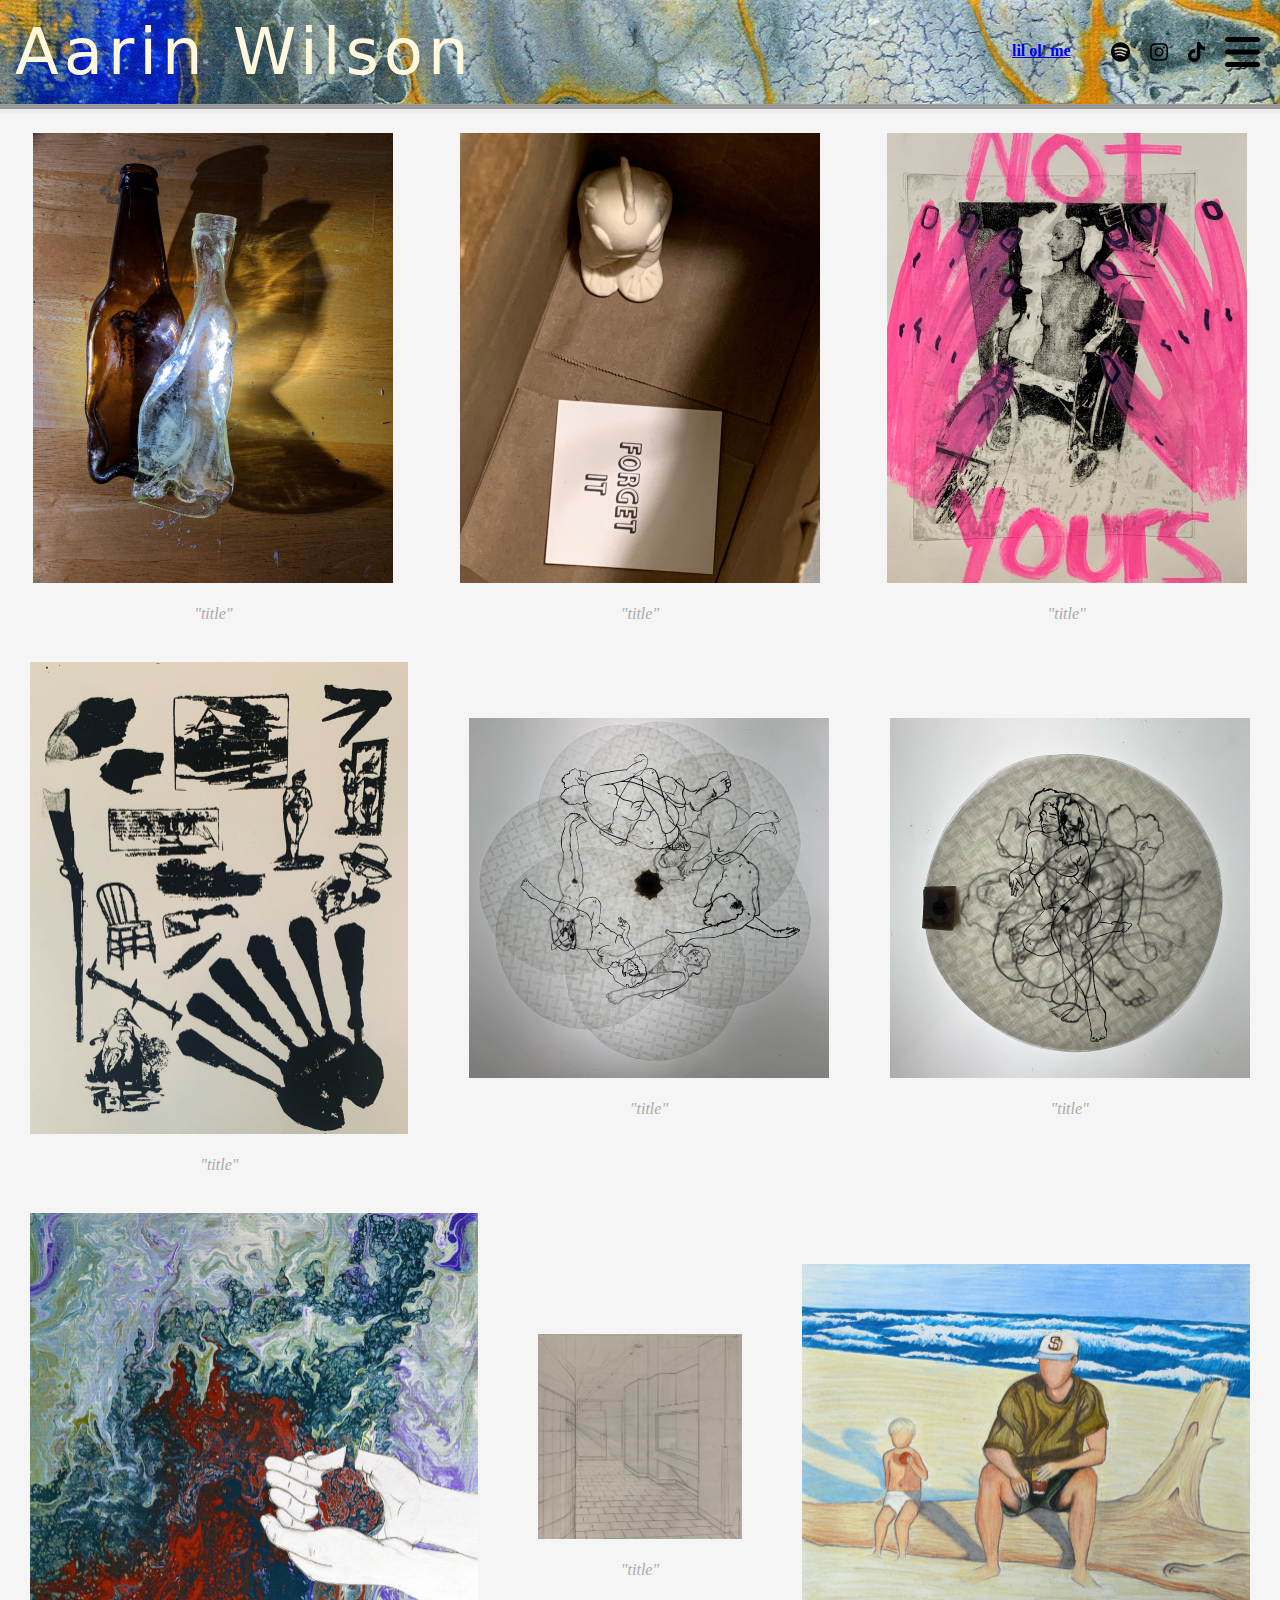
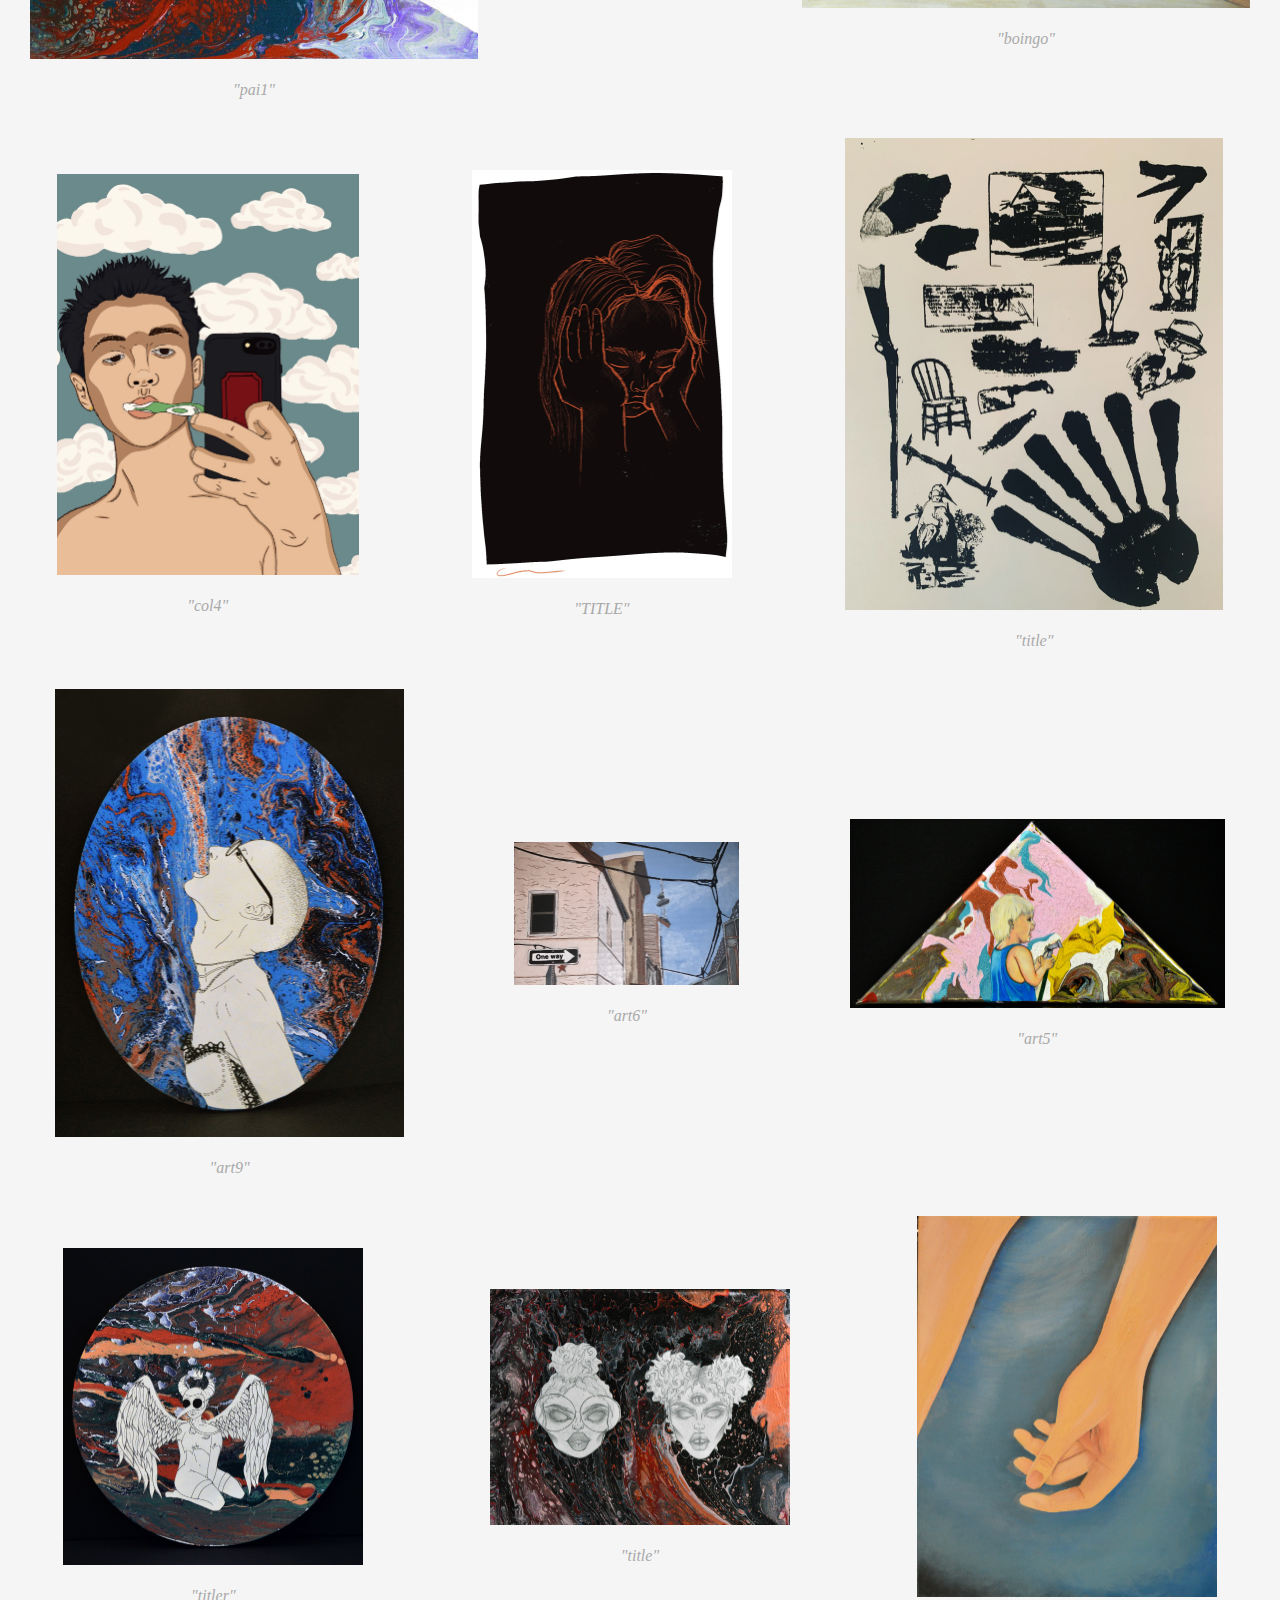
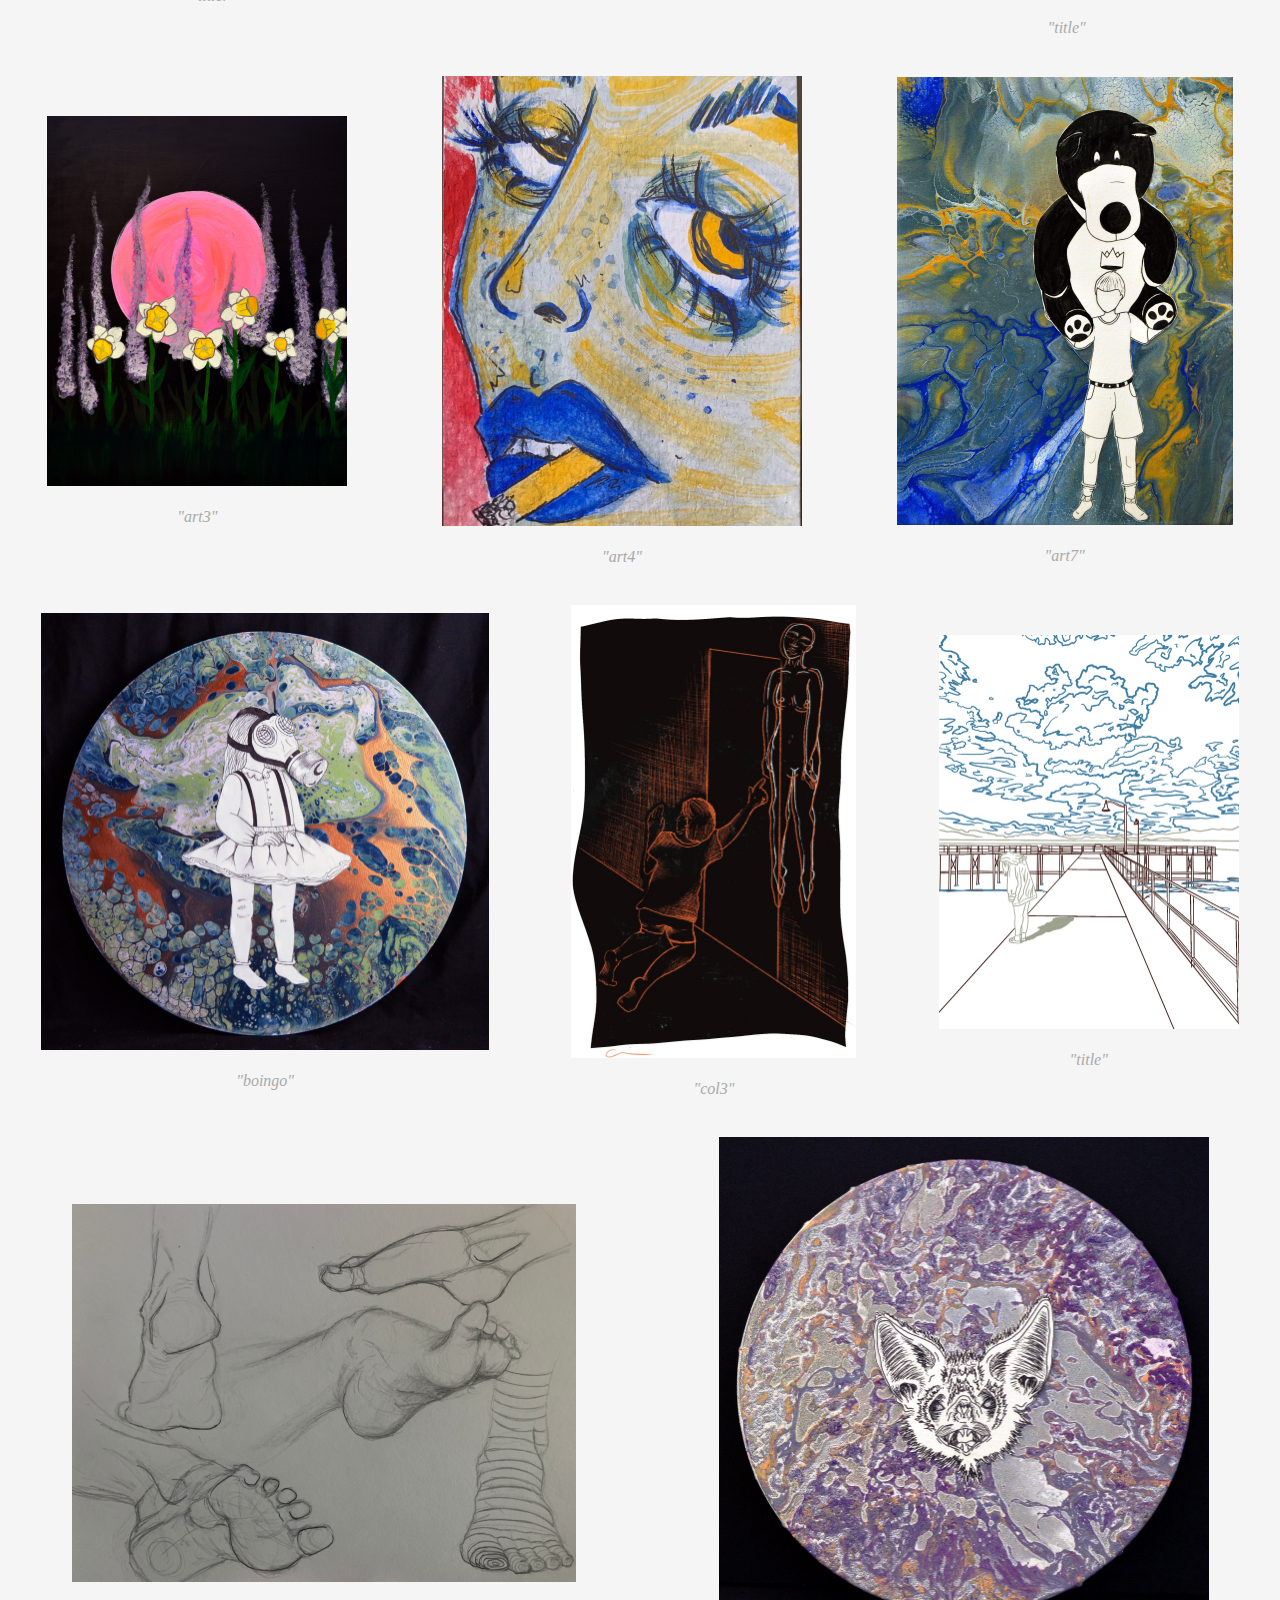
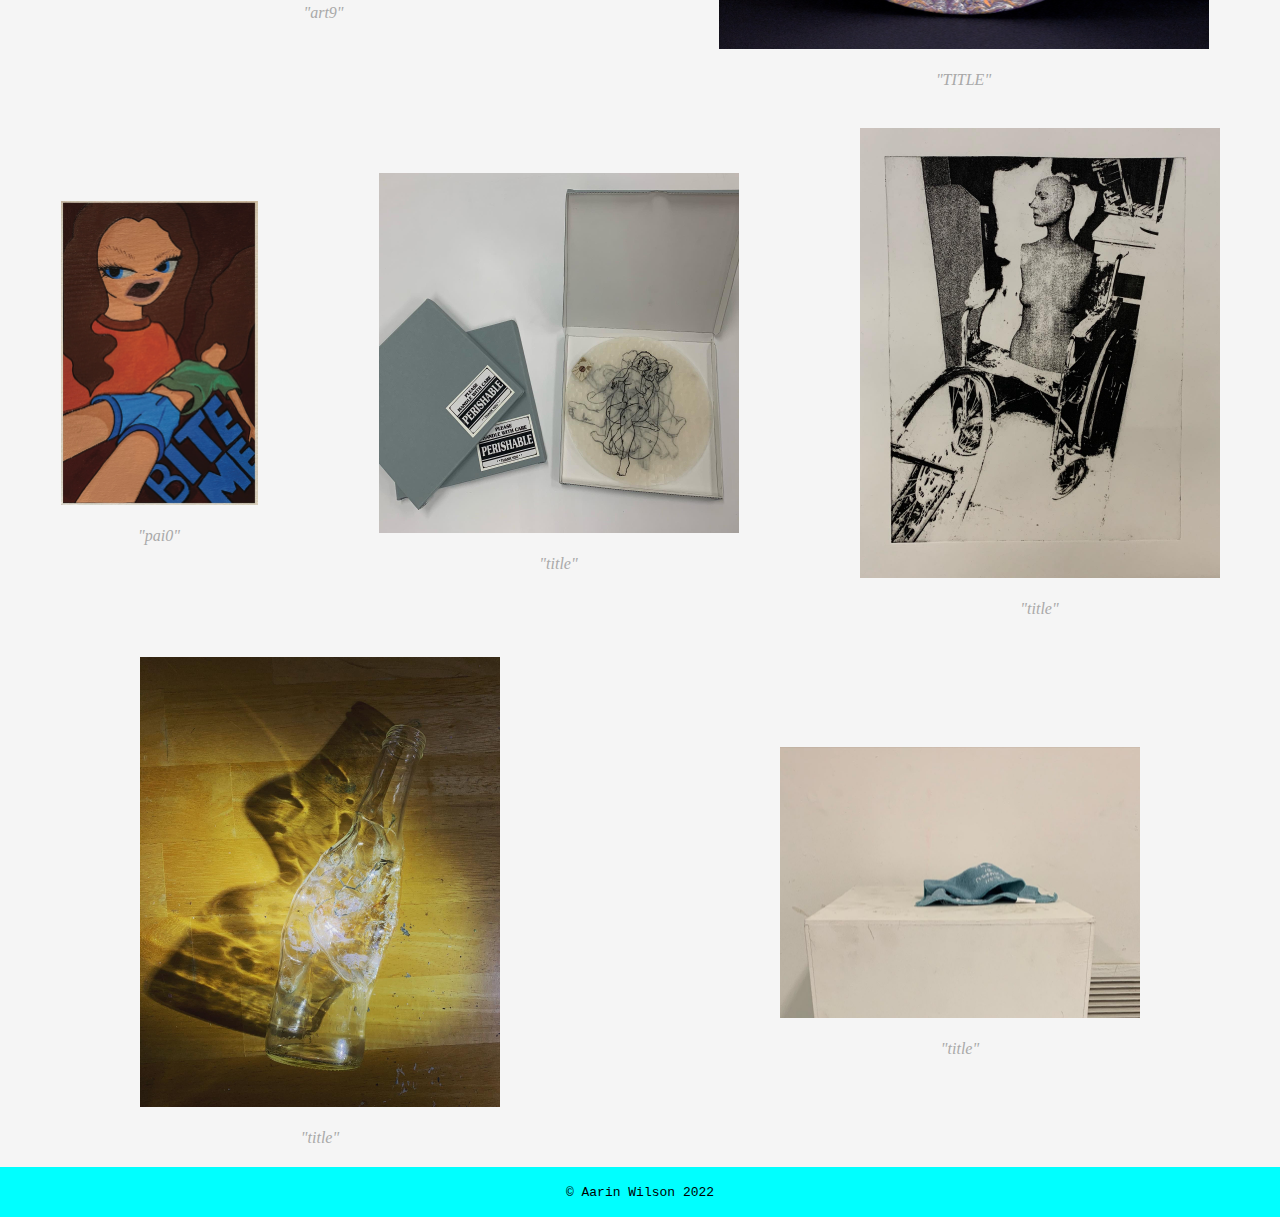
==== index.html @ cc0d6310 "added option skeleton, correct pic sizes" ====
<!DOCTYPE html>
<html lang="en">

<head>
    <meta charset="UTF-8">
    <meta http-equiv="X-UA-Compatible" content="IE=edge">
    <meta name="viewport" content="width=device-width, initial-scale=1.0">
    <link rel="stylesheet" href="./lib/styles.css">
    <title>Aarin's Page</title>
</head>

<body>
    <header>
        <p>Aarin Wilson</p>
        <div id="navBtns">
            <span id="aboutMe"><a href="http://127.0.0.1:5500/about.html">lil ol' me</a></span>
            <img src="./assets/spotify.svg">
            <img src="./assets/instagram.svg">
            <img src="./assets/tiktok.svg">
            <img id="showMenu" class="menu-ico" src="./assets/bars-solid.svg">
        </div>
    </header>

    <section id="meat">

    </section>

    <section id="modalLand">
        <div id="menuModal" class="">
            <p>Nothing yet!</p>
            <div class="option">
                <label>Mix Blend Mode:
                    <input list="mixMode" name="myMix">
                </label>
                <datalist id="mixMode">
                    <option value="normal">
                    <option value="multiply">
                    <option value="screen">
                    <option value="overlay">
                    <option value="darken">
                    <option value="lighten">
                    <option value="color-dodge">
                    <option value="color-burn">
                    <option value="hard-light">
                    <option value="soft-light">
                    <option value="difference">
                    <option value="exclusion">
                    <option value="hue">
                    <option value="saturation">
                    <option value="color">
                    <option value="luminosity">

                </datalist>
            </div>
            <div class="option">
                <label>Image scale:
                    <input list="scaleMode" name="defScale">
                </label>
                <datalist id="scaleMode">
                    <option value="2">
                    <option value="2.5">
                    <option value="3">
                    <option value="3.5">
                    <option value="4">
                </datalist>
            </div>
            <div class="option">
                <label>Header Image:
                    <input list="headPicMode" name="headerPic">
                </label>
                <datalist id="headPicMode">
                    <option value="aa-art0.jpeg">
                    <option value="aa-art1.jpeg">
                    <option value="aa-art2.jpeg">
                    <option value="aa-art3.JPG">
                    <option value="aa-art4.jpg">
                </datalist>
            </div>
            <div class="option">
                <label>Header Font:
                    <input list="fontMode" name="headerFont">
                </label>
                <datalist id="fontMode">
                    <option value="serif">
                    <option value="sans-serif">
                    <option value="cursive">
                    <option value="monospace">
                    <option value="fantacy">
                </datalist>
            </div>
        </div>
        <div id="workModal" class="hide">
            <img id="shownWork">
            <div class="work-info">
                <h1>Aarin Wilson</h1>
                <span id="workTitle"></span>
                <span id="workUrl"></span>
                <span id="workDate">September 20th, 2022 (Date of piece?)</span>
                <span id="workBlurb">
                    Here is some information on this piece. There could be a lot of information here, or there could be
                    a little information here, but in any case this would be what a medium information looks like.
                </span>
            </div>
        </div>

    </section>
    <footer>
        <span>© Aarin Wilson 2022</span>
    </footer>

</body>
<script type="module" src="./lib/scripts.js"></script>

</html>
---- lib/styles.css ----
body {
    background-color: whitesmoke;
    margin: 0;
    padding: 0;
    cursor: url("../assets/lorx.png"), auto;
}

header {
    display: flex;
    justify-content: space-between;
    background-color: aqua;
    padding: 10px;
    border-bottom: 10px groove;
    background-image: url(https://forestw70.github.io/arw/assets/aaStash/aa-art7.JPG);
}

img:hover {
    cursor: url("../assets/dorite-small.png"), auto;
}

img:active {
    cursor: url("../assets/dorite-sr.png"), auto;
}

.secret-dorite {
    cursor: url("../assets/dorite-sr.png"), auto;
}

header p {
    font-size: 4rem;
    margin: 5px;
    color: cornsilk;
    font-family: system-ui;
    letter-spacing: 5px;
    
}

#navBtns {
    /* padding: 0 10px; */
    display: flex;
    flex-direction: row;
    height: 20px;
    margin: auto 0;
}

#navBtns span {
    font-weight: 900;
    color: white;
    background-color: transparent;
    padding: 0 30px;
}

#navBtns span:hover {
    background-color: black;
    cursor: url("../assets/dorite-sr.png"), auto;
}


#navBtns img {
    padding: 0 10px;
}

.menu-ico {
    height: 40px;
    align-self: center;
}

#meat {
    display: flex;
    flex-wrap: wrap;
    /* grid-template-columns: 1fr 1fr 1fr; */

}

#meat img {
    margin: auto;
    padding: 15px;
    margin-bottom: 3px;
}

.inv-panel {
    margin: auto;
    padding: 4px;
}

.inv-panel:hover {
    /* background-color: rgb(196, 246, 241); */
    border: 4px outset rgb(202, 202, 255);
    padding: 0px;
}

.inv-panel p {
    text-align: center;
    color: darkgrey;
    font-style: italic;
    
    margin-top: 0;
}

/* modal */

.hide {
    display: none;
}

#modalLand {
    display: none;
    position: fixed;
    width: 100vw;
    height: 100vh;
    cursor: pointer;
    background:#00000088;
    top: 0;
}

#modalLand.active {
    display: flex;
    justify-content: center;
    align-items: center;
    background-color: rgba(0, 0, 0, 0.4);
}

/* options modal */

#menuModal {
    background: #ffffff;
    min-width:50vw;
    min-height: 50vh;
    cursor: initial;
}

#menuModal p {
    text-align-last: center;
    font-size: 2rem;
    padding: 30px;
}

.option {
    display: flex;
    justify-content: center;
    margin: 10px 0;
}

.option label {
    display: grid;
    grid-template-columns: 1fr 1fr;
}

/* work modal styles */
.work-info {
    display: flex;
    flex-direction: column;
    padding: 40px;
    text-align: right;
}

.work-info span {
    margin: 10px 0;
}

#shownWork {
    float: left;
}

#workModal {
    background-color: #ffffff;
}

#workTitle {
    font-style: italic;
}

/* footer */
footer {
    display: flex;
    align-items: center;
    justify-content: center;
    background-color: aqua;
    height: 50px;
}

footer span {
    font-family: monospace;
    
}


/* about me */

.about-head {
    display: flex;
    justify-content: center;
    padding: 10px;
}

.wow-me {
    color: papayawhip;
    text-shadow: 0 0 15px darkorange;
    text-decoration: line-through;
    padding: 10px;
    margin: 10px;
}
.wow-me:hover {
    padding: 0;
    border: 10px solid yellow;
    border-left-style: groove;
    border-top-style: double;
    border-right-style: dashed;
    border-bottom-style: inset;
    border-bottom-right-radius: 50px;
}

h2 {
    text-align: center;
}

.about-slice {
    display: flex;
    align-items: center;
    justify-content: space-evenly;
    margin: 30px auto;
    max-width: 80%;
}

.about-slice p {
    background-color: azure;
    border-radius: 10px;
    padding: 50px;
    font-size: 1.5rem;
}
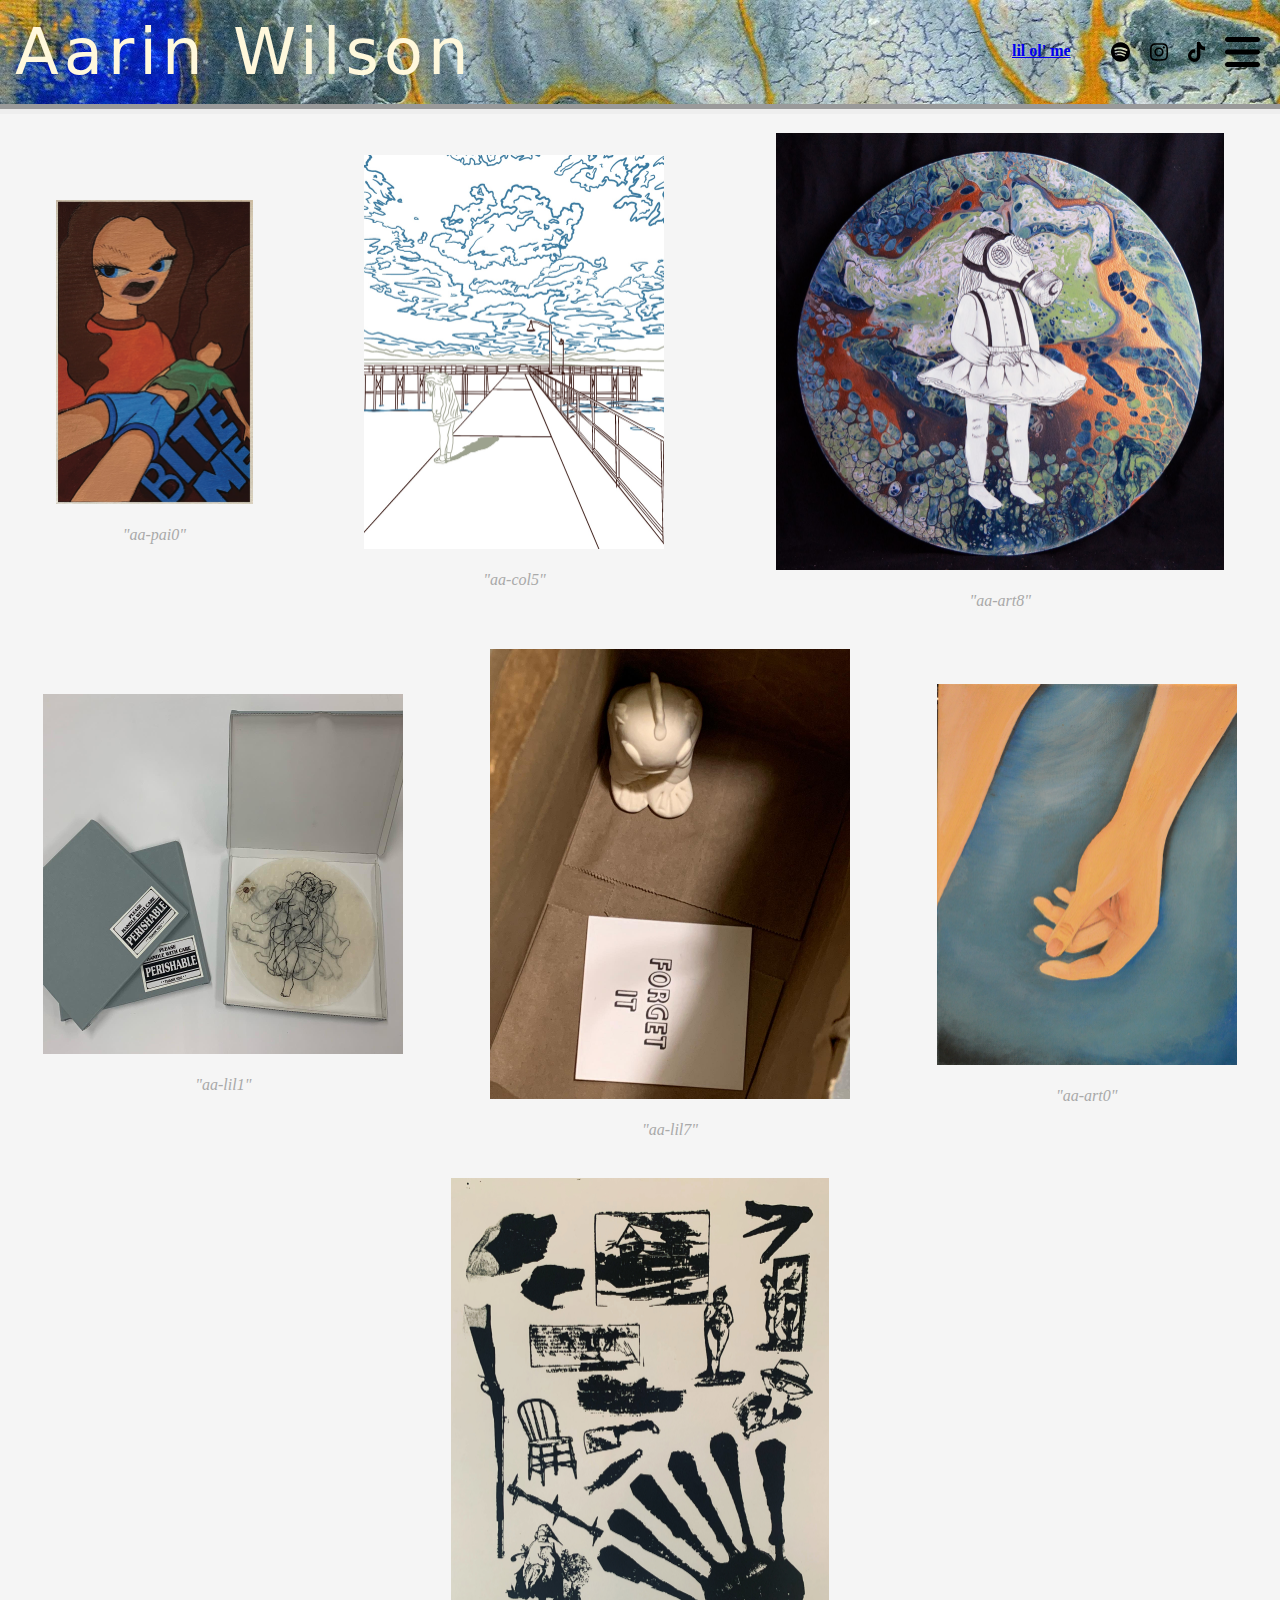
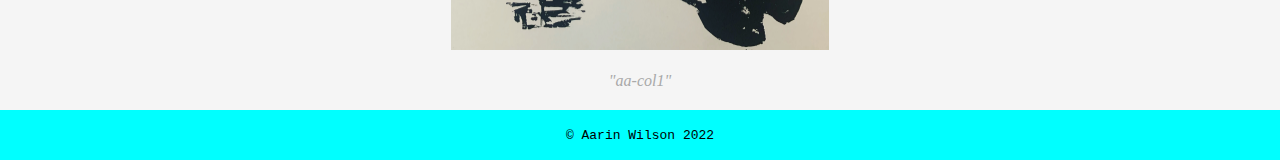
==== commit 3b3a37d4: "smarter data object, will need some tlc" ====
--- a/index.html
+++ b/index.html
@@ -100,6 +100,9 @@
                     Here is some information on this piece. There could be a lot of information here, or there could be
                     a little information here, but in any case this would be what a medium information looks like.
                 </span>
+                <div id="tinyBoys">
+                    
+                </div>
             </div>
         </div>
 
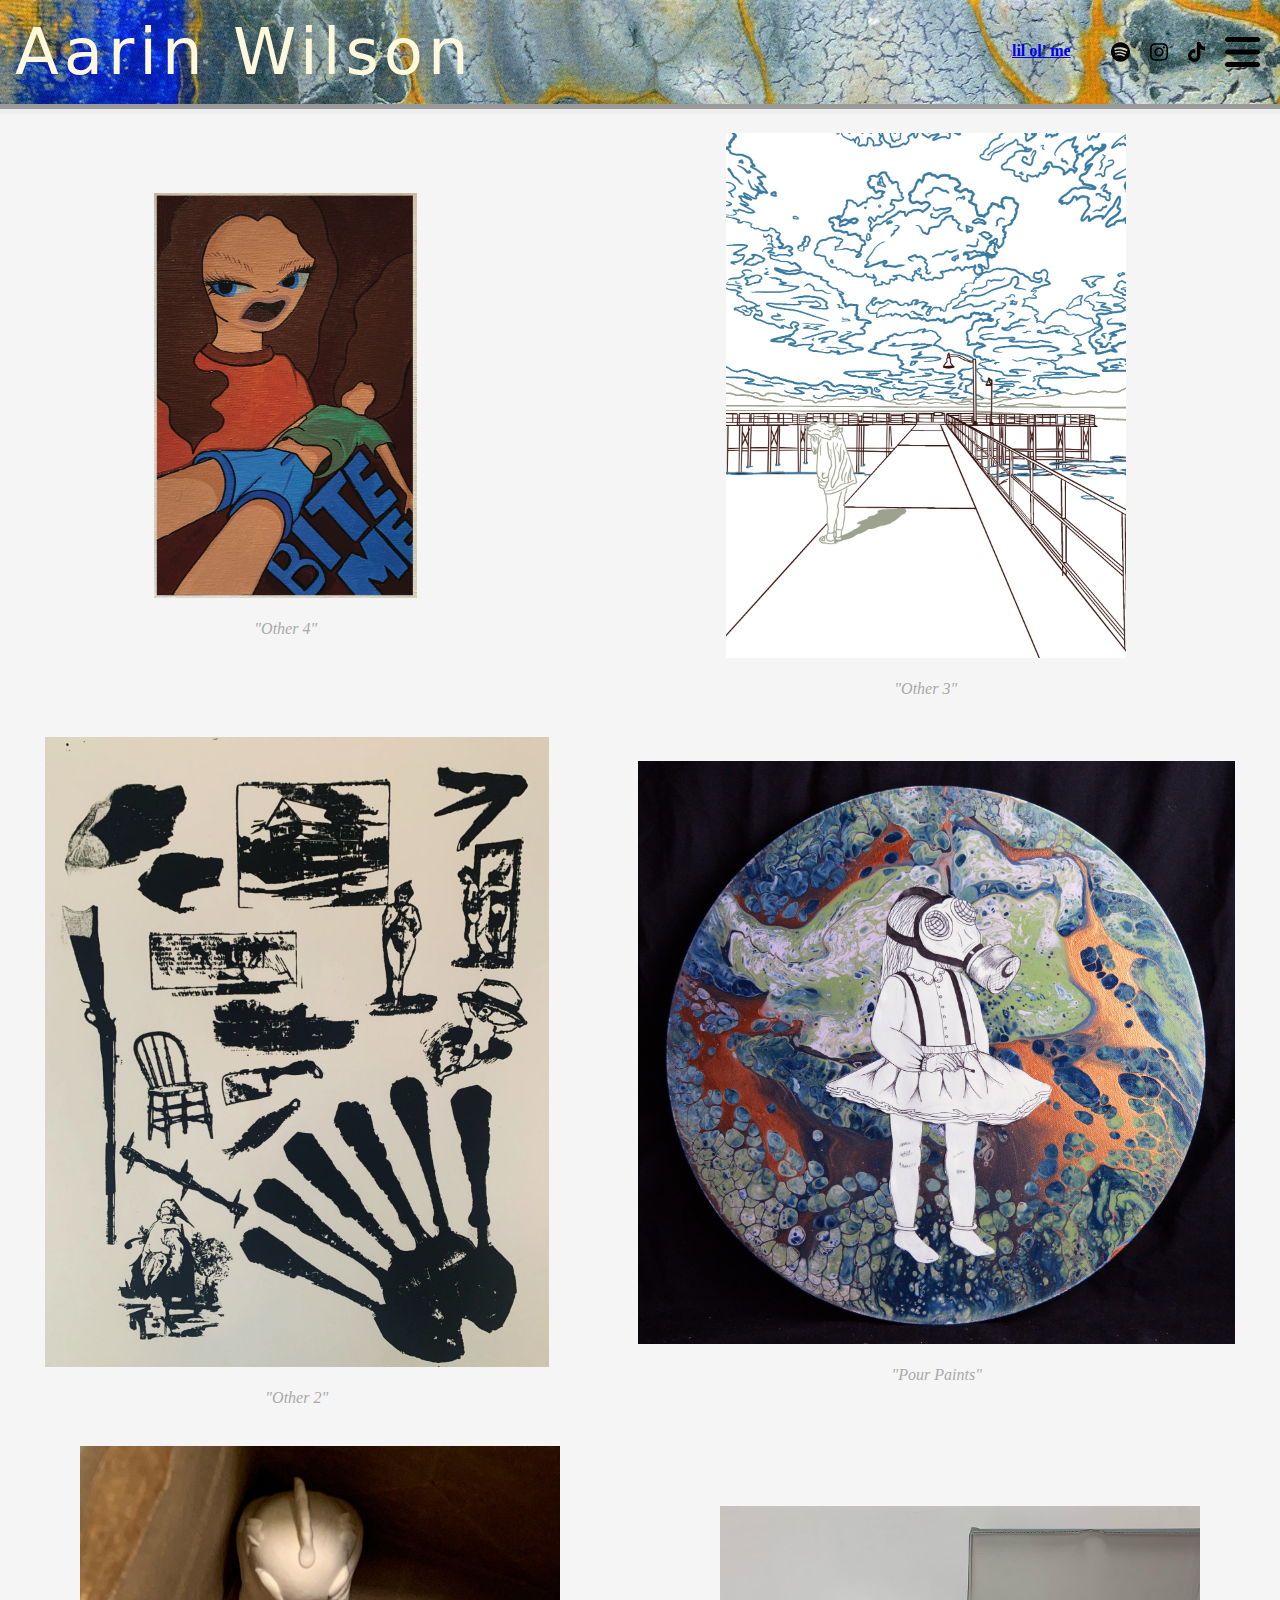
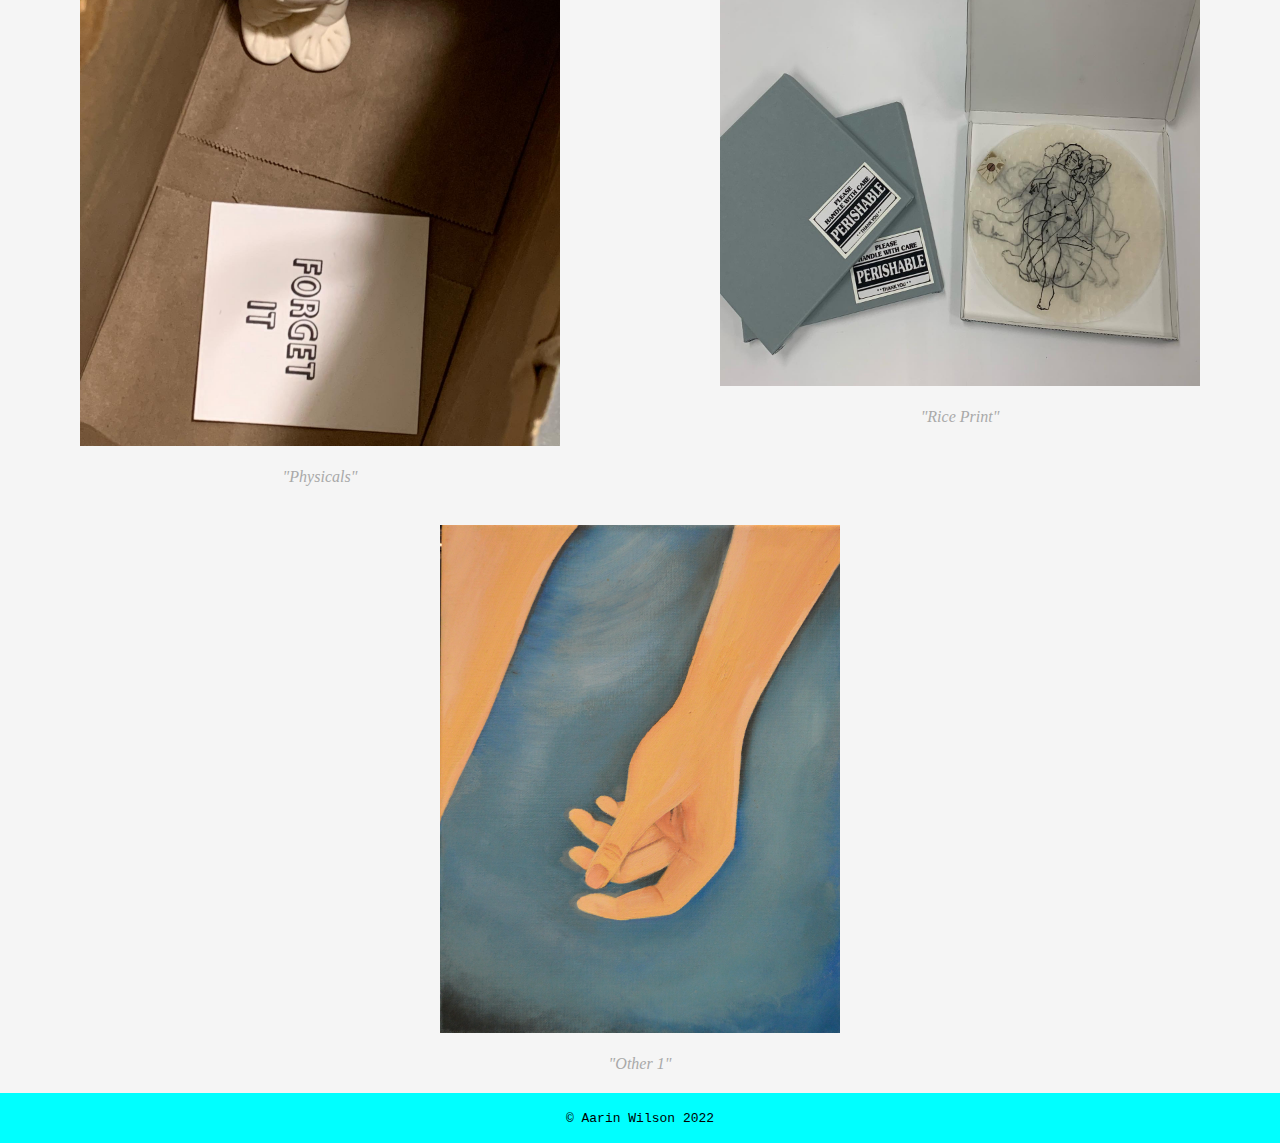
==== commit fb1ce3a6: "work modal styles, variable mod menu sketch" ====
--- a/index.html
+++ b/index.html
@@ -28,9 +28,13 @@
     <section id="modalLand">
         <div id="menuModal" class="">
             <p>Nothing yet!</p>
+            <div class="btnBar">
+                <span class="closeBtn">X</span>
+                <span class="saveBtn">SAVE</span>
+            </div>
             <div class="option">
                 <label>Mix Blend Mode:
-                    <input list="mixMode" name="myMix">
+                    <input list="mixMode" name="myMix" placeholder="normal">
                 </label>
                 <datalist id="mixMode">
                     <option value="normal">
@@ -54,7 +58,7 @@
             </div>
             <div class="option">
                 <label>Image scale:
-                    <input list="scaleMode" name="defScale">
+                    <input list="scaleMode" name="defScale" placeholder="3">
                 </label>
                 <datalist id="scaleMode">
                     <option value="2">
@@ -66,19 +70,19 @@
             </div>
             <div class="option">
                 <label>Header Image:
-                    <input list="headPicMode" name="headerPic">
+                    <input list="headPicMode" name="headerPic" placeholder="aa-art7.JPG">
                 </label>
                 <datalist id="headPicMode">
                     <option value="aa-art0.jpeg">
                     <option value="aa-art1.jpeg">
-                    <option value="aa-art2.jpeg">
+                    <option value="aa-art7.JPG">
                     <option value="aa-art3.JPG">
                     <option value="aa-art4.jpg">
                 </datalist>
             </div>
             <div class="option">
                 <label>Header Font:
-                    <input list="fontMode" name="headerFont">
+                    <input list="fontMode" name="headerFont" placeholder="system-ui">
                 </label>
                 <datalist id="fontMode">
                     <option value="serif">
@@ -86,12 +90,14 @@
                     <option value="cursive">
                     <option value="monospace">
                     <option value="fantacy">
+                    <option value="system-ui">
                 </datalist>
             </div>
         </div>
         <div id="workModal" class="hide">
             <img id="shownWork">
             <div class="work-info">
+                <span class="closeBtn">X</span>
                 <h1>Aarin Wilson</h1>
                 <span id="workTitle"></span>
                 <span id="workUrl"></span>
@@ -101,7 +107,7 @@
                     a little information here, but in any case this would be what a medium information looks like.
                 </span>
                 <div id="tinyBoys">
-                    
+
                 </div>
             </div>
         </div>
--- a/lib/styles.css
+++ b/lib/styles.css
@@ -120,6 +120,33 @@
     background-color: rgba(0, 0, 0, 0.4);
 }
 
+.closeBtn, .saveBtn {
+    font-weight: 900;
+    padding: 10px;
+    background-color: aquamarine;
+    color: red;
+    border-radius: 7px;
+    width: fit-content;
+    border-right-style: double;
+    border-right-width: thick;
+    border-left-style: double;
+    border-left-width: thick;
+    cursor: pointer;
+}
+
+.closeBtn:hover {
+    background-color: rgb(64, 122, 102);
+}
+
+.saveBtn:hover {
+    background-color: green;
+}
+
+.btnBar {
+    display: flex;
+    justify-content: center;
+}
+
 /* options modal */
 
 #menuModal {
@@ -133,6 +160,7 @@
     text-align-last: center;
     font-size: 2rem;
     padding: 30px;
+    margin: 0 10px;
 }
 
 .option {
@@ -164,10 +192,22 @@
 
 #workModal {
     background-color: #ffffff;
+    max-width: 97vw;
+    max-height: 97vw;
 }
 
 #workTitle {
     font-style: italic;
+}
+
+#tinyBoys {
+    display: flex;
+    justify-content: right;
+    flex-wrap: wrap;
+}
+
+#tinyBoys img {
+    padding: 5px;
 }
 
 /* footer */
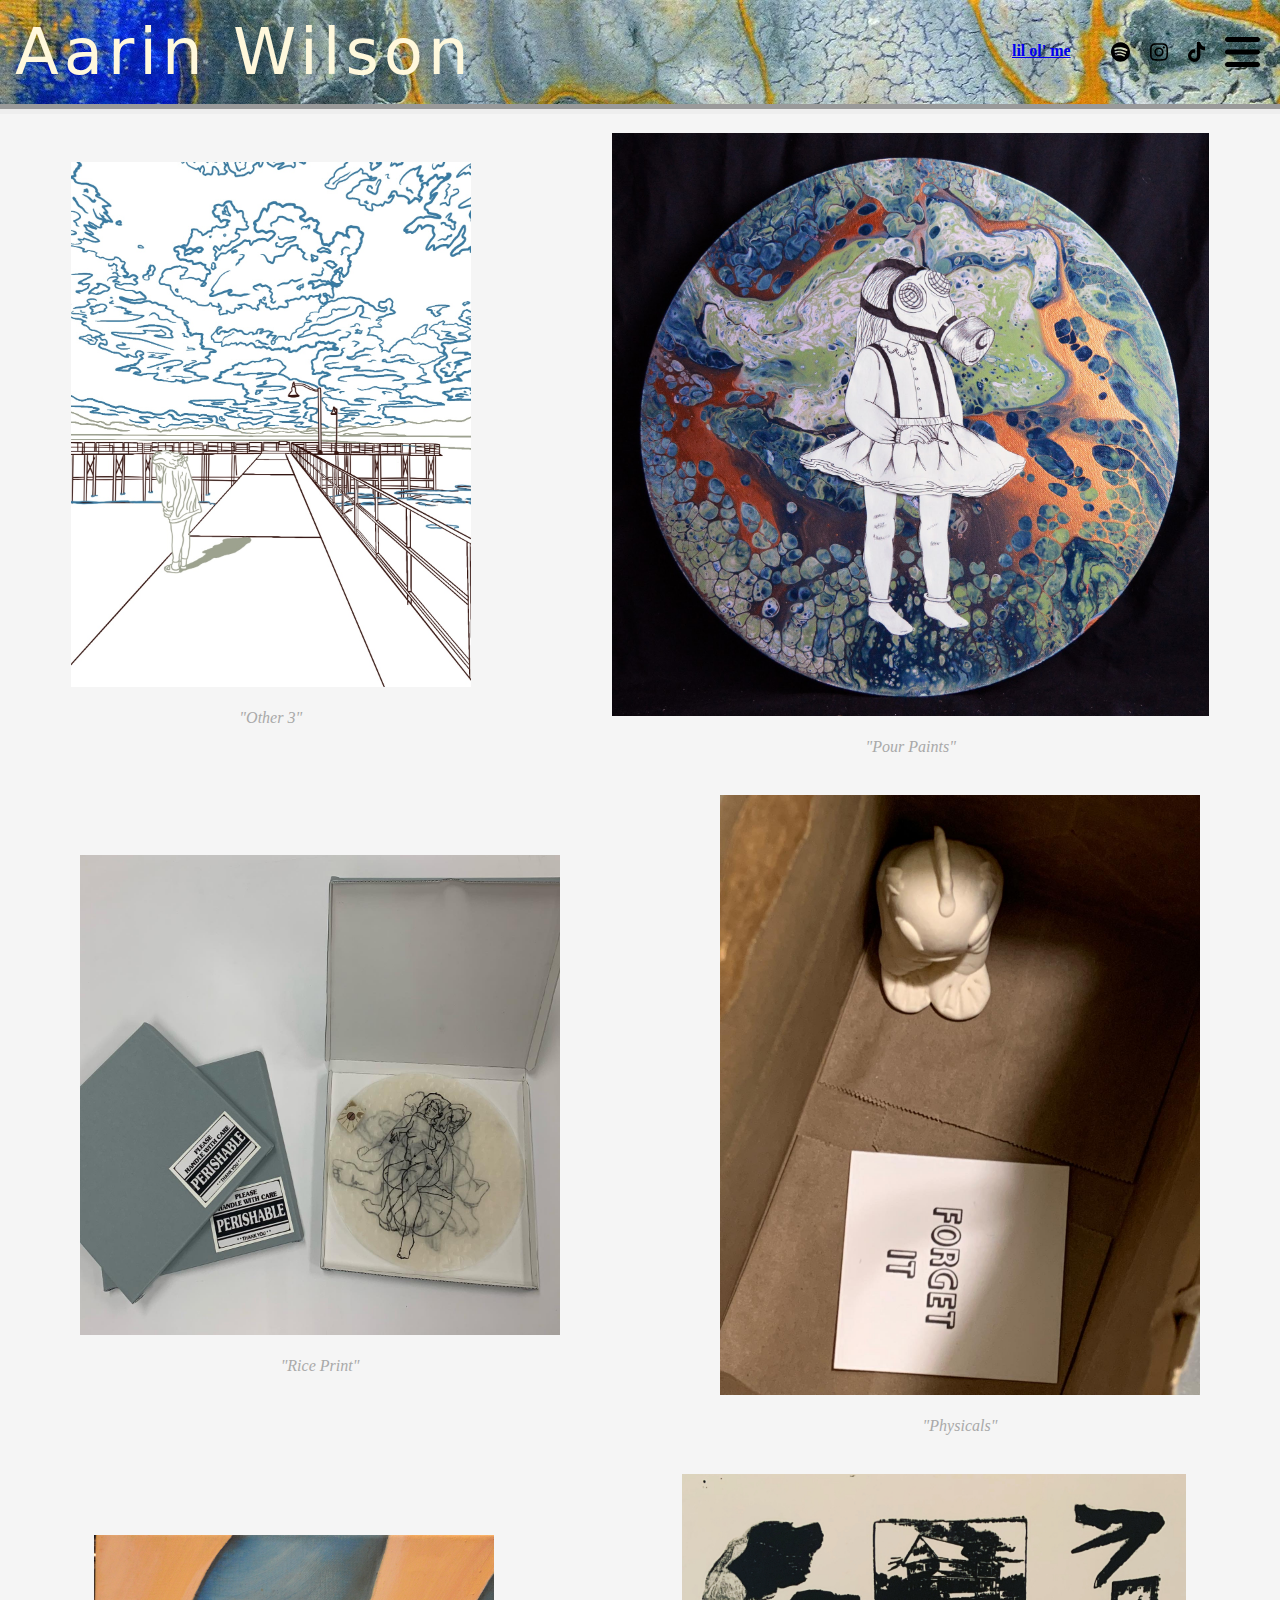
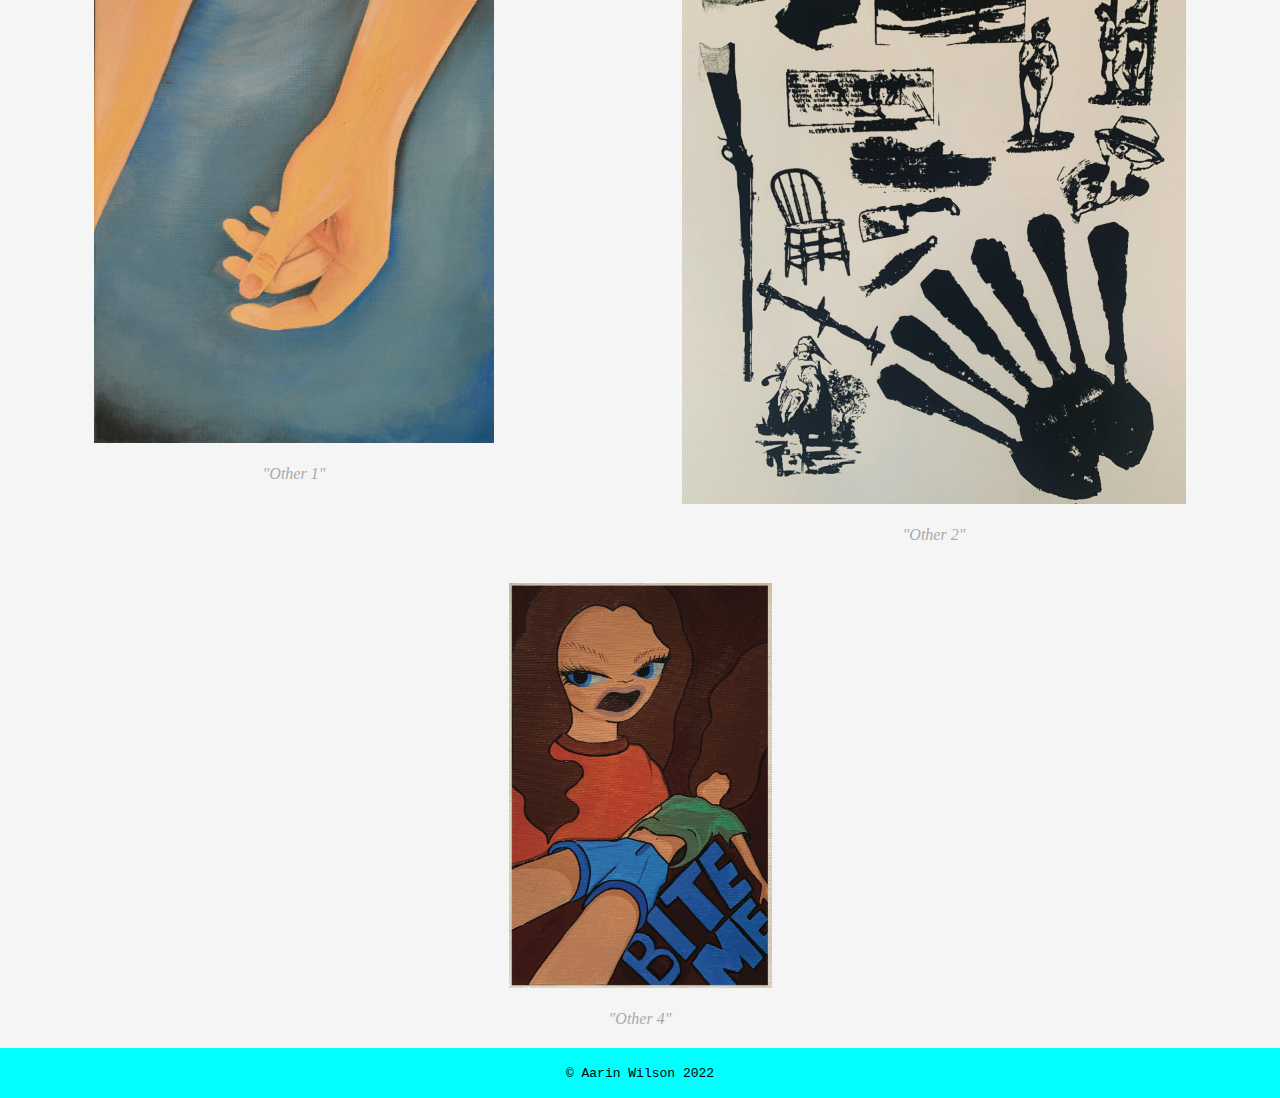
==== commit 002fde02: "primitive modular options" ====
--- a/index.html
+++ b/index.html
@@ -9,9 +9,9 @@
     <title>Aarin's Page</title>
 </head>
 
-<body>
-    <header>
-        <p>Aarin Wilson</p>
+<body id="everything">
+    <header id="headDisp">
+        <p id="isMe">Aarin Wilson</p>
         <div id="navBtns">
             <span id="aboutMe"><a href="http://127.0.0.1:5500/about.html">lil ol' me</a></span>
             <img src="./assets/spotify.svg">
@@ -20,7 +20,7 @@
             <img id="showMenu" class="menu-ico" src="./assets/bars-solid.svg">
         </div>
     </header>
-
+    
     <section id="meat">
 
     </section>
@@ -30,11 +30,12 @@
             <p>Nothing yet!</p>
             <div class="btnBar">
                 <span class="closeBtn">X</span>
-                <span class="saveBtn">SAVE</span>
+                <span id="saveBtn">SAVE</span>
+                <!-- <span id="resetBtn">RESET</span> -->
             </div>
             <div class="option">
                 <label>Mix Blend Mode:
-                    <input list="mixMode" name="myMix" placeholder="normal">
+                    <input list="mixMode" name="myMix" placeholder="normal" id="mixInp">
                 </label>
                 <datalist id="mixMode">
                     <option value="normal">
@@ -42,23 +43,23 @@
                     <option value="screen">
                     <option value="overlay">
                     <option value="darken">
-                    <option value="lighten">
+                    <!-- <option value="lighten"> -->
                     <option value="color-dodge">
                     <option value="color-burn">
                     <option value="hard-light">
                     <option value="soft-light">
                     <option value="difference">
                     <option value="exclusion">
-                    <option value="hue">
-                    <option value="saturation">
-                    <option value="color">
+                    <!-- <option value="hue"> -->
+                    <!-- <option value="saturation"> -->
+                    <!-- <option value="color"> -->
                     <option value="luminosity">
 
                 </datalist>
             </div>
             <div class="option">
                 <label>Image scale:
-                    <input list="scaleMode" name="defScale" placeholder="3">
+                    <input list="scaleMode" name="defScale" placeholder="3" id="scaleInp">
                 </label>
                 <datalist id="scaleMode">
                     <option value="2">
@@ -70,7 +71,7 @@
             </div>
             <div class="option">
                 <label>Header Image:
-                    <input list="headPicMode" name="headerPic" placeholder="aa-art7.JPG">
+                    <input list="headPicMode" name="headerPic" placeholder="aa-art7.JPG" id="picInp">
                 </label>
                 <datalist id="headPicMode">
                     <option value="aa-art0.jpeg">
@@ -82,14 +83,14 @@
             </div>
             <div class="option">
                 <label>Header Font:
-                    <input list="fontMode" name="headerFont" placeholder="system-ui">
+                    <input list="fontMode" name="headerFont" placeholder="system-ui" id="fontInp">
                 </label>
                 <datalist id="fontMode">
                     <option value="serif">
                     <option value="sans-serif">
                     <option value="cursive">
                     <option value="monospace">
-                    <option value="fantacy">
+                    <option value="fantasy">
                     <option value="system-ui">
                 </datalist>
             </div>
--- a/lib/styles.css
+++ b/lib/styles.css
@@ -11,7 +11,7 @@
     background-color: aqua;
     padding: 10px;
     border-bottom: 10px groove;
-    background-image: url(https://forestw70.github.io/arw/assets/aaStash/aa-art7.JPG);
+    /* background-image: url(https://forestw70.github.io/arw/assets/aaStash/aa-art7.JPG); */
 }
 
 img:hover {
@@ -30,7 +30,7 @@
     font-size: 4rem;
     margin: 5px;
     color: cornsilk;
-    font-family: system-ui;
+    /* font-family: system-ui; */
     letter-spacing: 5px;
     
 }
@@ -120,7 +120,7 @@
     background-color: rgba(0, 0, 0, 0.4);
 }
 
-.closeBtn, .saveBtn {
+.closeBtn, #saveBtn, #resetBtn {
     font-weight: 900;
     padding: 10px;
     background-color: aquamarine;
@@ -138,8 +138,12 @@
     background-color: rgb(64, 122, 102);
 }
 
-.saveBtn:hover {
+#saveBtn:hover {
     background-color: green;
+}
+
+#resetBtn:hover {
+    background-color: rgb(98, 49, 49);
 }
 
 .btnBar {
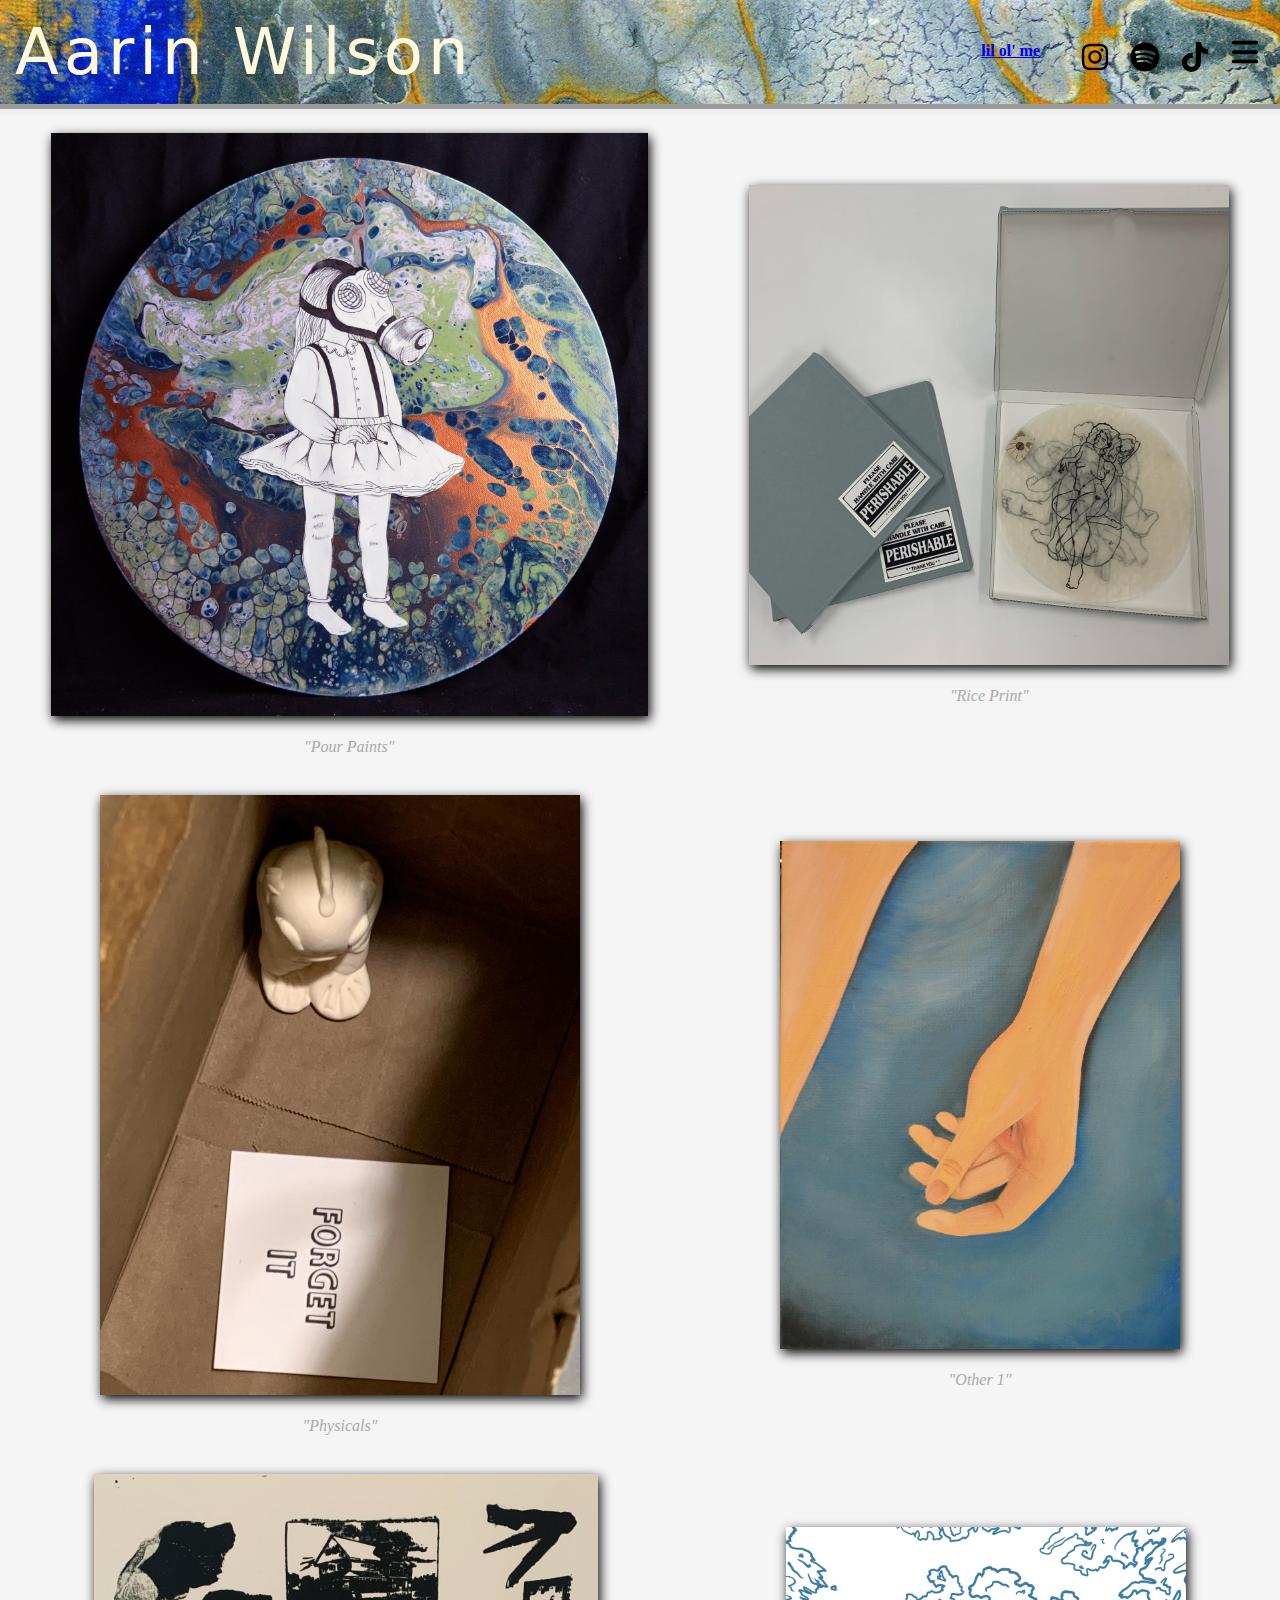
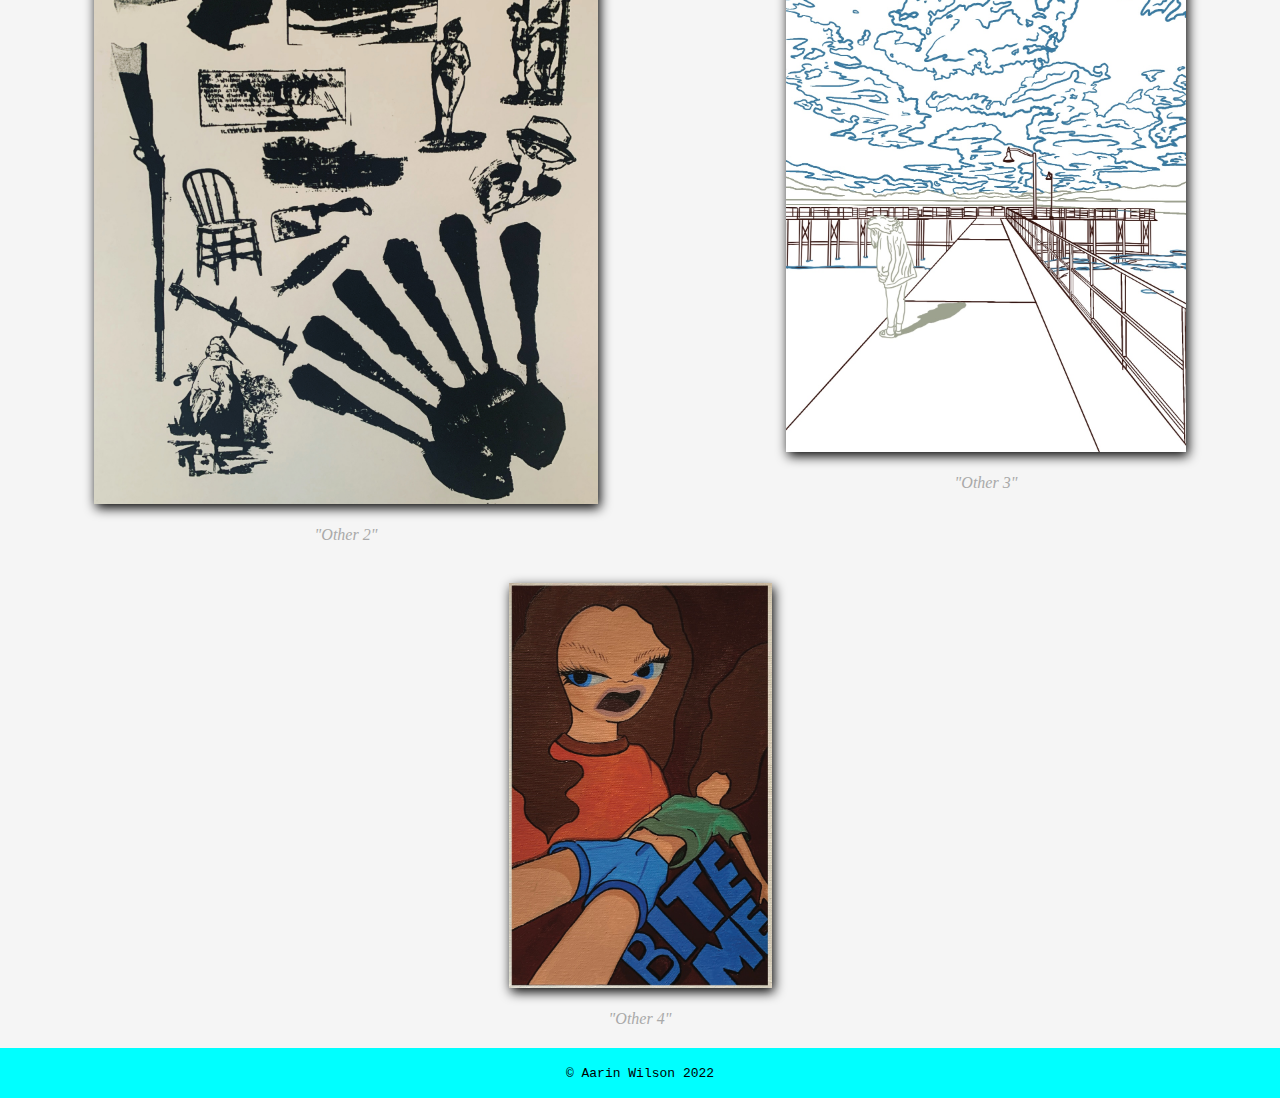
==== commit 3f30f386: "added focus viewer, instagram" ====
--- a/index.html
+++ b/index.html
@@ -14,8 +14,8 @@
         <p id="isMe">Aarin Wilson</p>
         <div id="navBtns">
             <span id="aboutMe"><a href="http://127.0.0.1:5500/about.html">lil ol' me</a></span>
+            <a href="https://www.instagram.com/aarin_art/?hl=en" target="blank"><img src="./assets/instagram.svg"></a>
             <img src="./assets/spotify.svg">
-            <img src="./assets/instagram.svg">
             <img src="./assets/tiktok.svg">
             <img id="showMenu" class="menu-ico" src="./assets/bars-solid.svg">
         </div>
--- a/lib/styles.css
+++ b/lib/styles.css
@@ -58,6 +58,8 @@
 
 #navBtns img {
     padding: 0 10px;
+    height: 30px;
+    width: 30px;
 }
 
 .menu-ico {
@@ -72,10 +74,11 @@
 
 }
 
-#meat img {
+.inv-panel img {
     margin: auto;
     padding: 15px;
     margin-bottom: 3px;
+    filter: drop-shadow(2px 4px 6px black);
 }
 
 .inv-panel {
@@ -228,7 +231,40 @@
     
 }
 
-
+#dubMod {
+    position: fixed;
+    height: 100vh;
+    width: 100vw;
+    background-color: #000000a0;
+    display: flex;
+    top: 0;
+    left: 0;
+}
+
+.big-hero {
+    height: 85vh;
+    align-self: center;
+    margin: 0 auto;
+}
+
+.work-blur {
+    filter: blur(7px);
+    mix-blend-mode: darken;
+    position: absolute;
+    top: 0;
+    left: 0;
+    width: 100vw;
+    height: 100vh;
+}
+
+.close-me {
+    display: inline;
+    position: absolute;
+    top: 30px;
+    left: 30px;
+    font-size: 2rem;
+    padding: 5px 15px;
+}
 /* about me */
 
 .about-head {
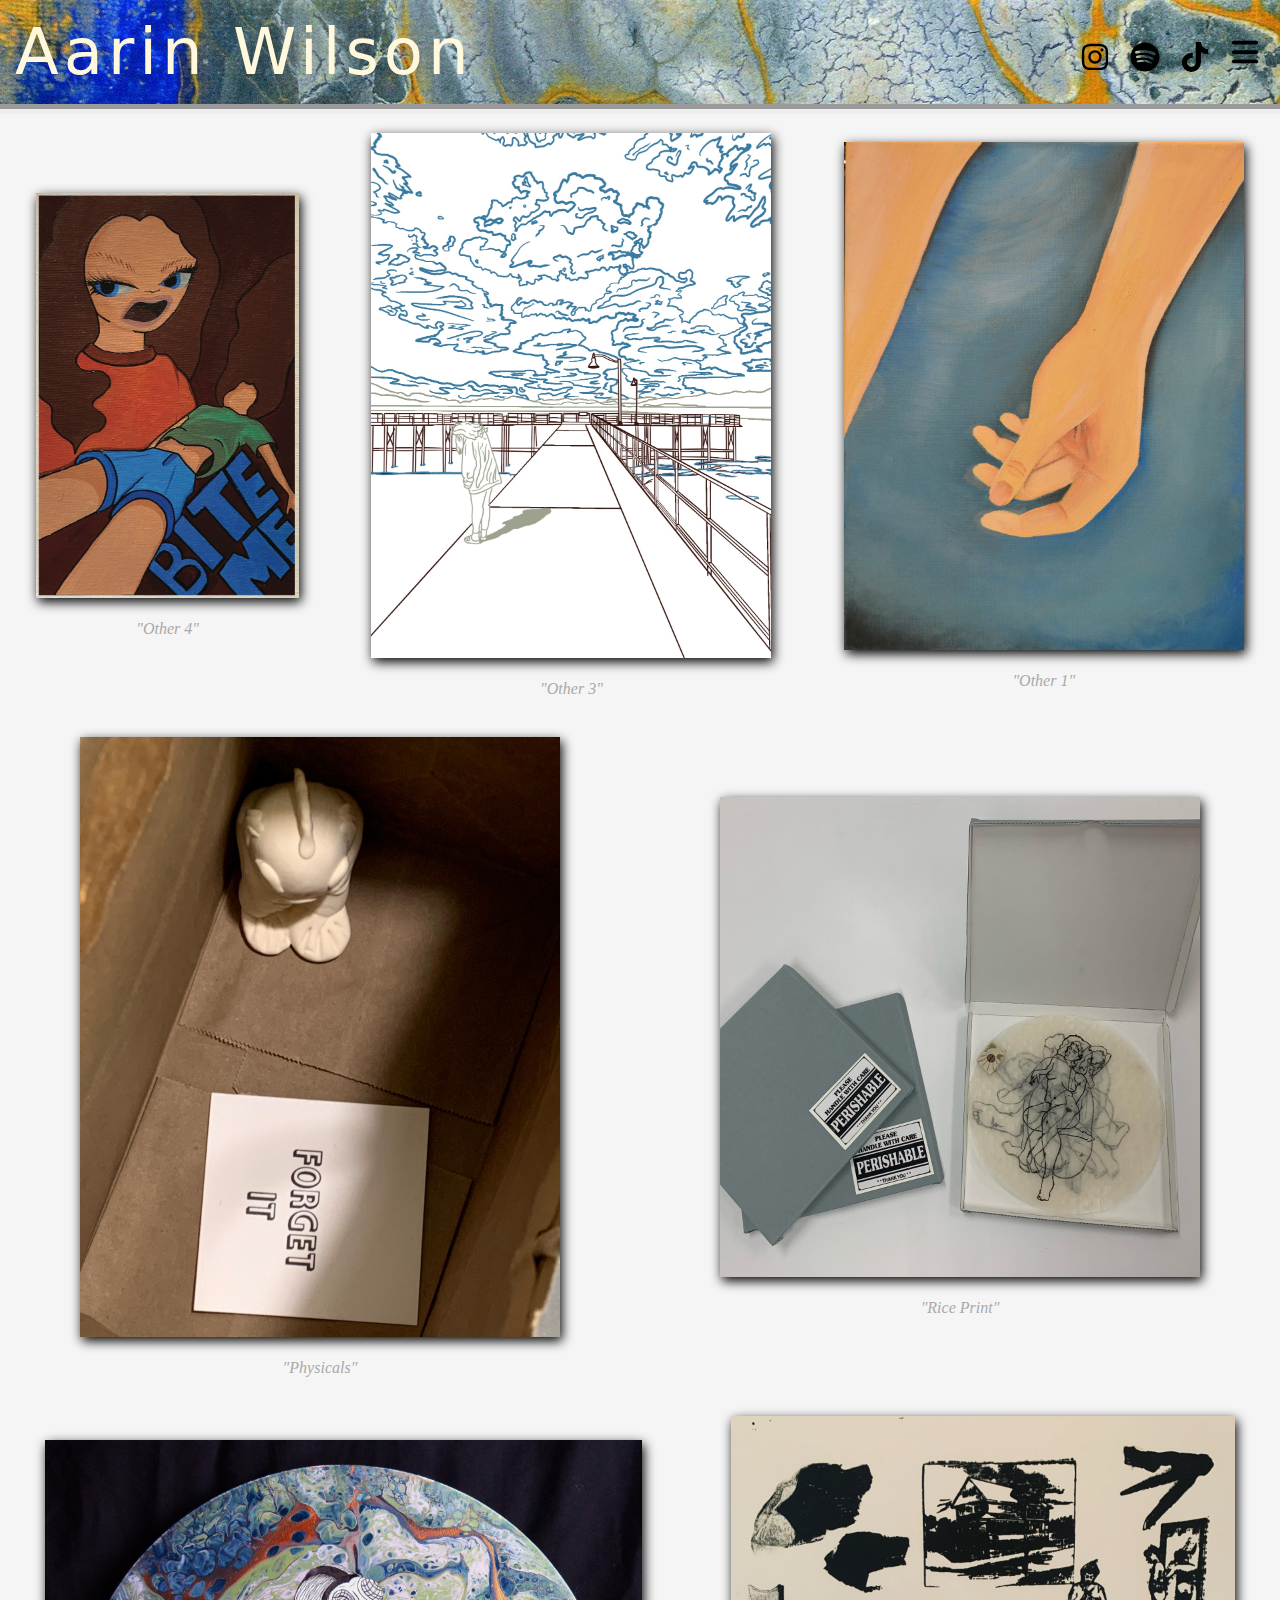
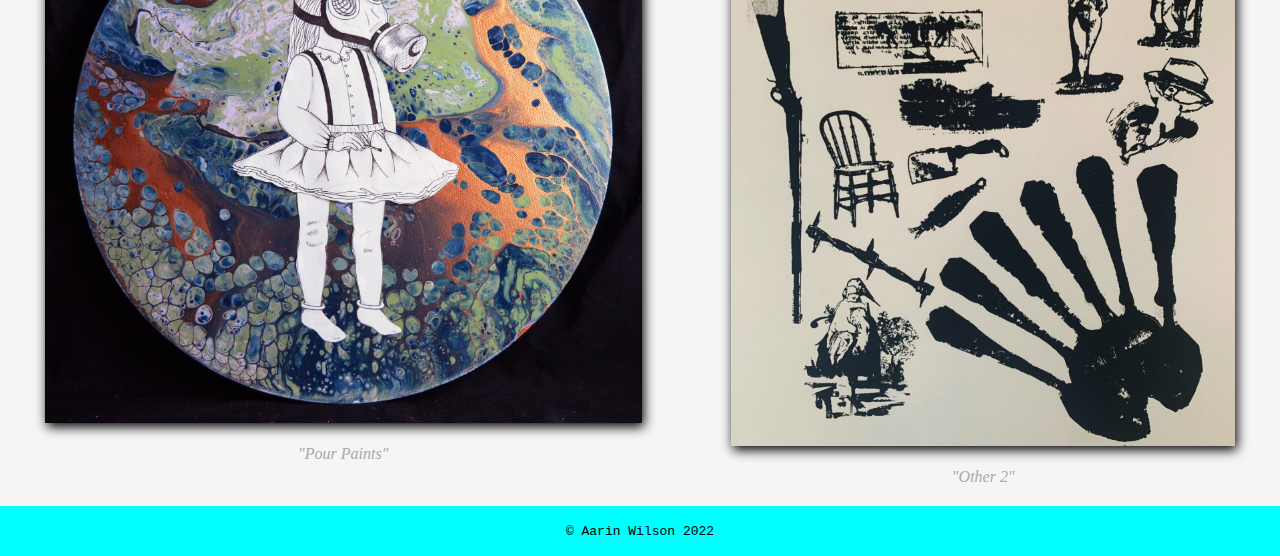
==== commit 06e67b14: "about me overhaul, updated cursors, icons" ====
--- a/index.html
+++ b/index.html
@@ -6,17 +6,18 @@
     <meta http-equiv="X-UA-Compatible" content="IE=edge">
     <meta name="viewport" content="width=device-width, initial-scale=1.0">
     <link rel="stylesheet" href="./lib/styles.css">
-    <title>Aarin's Page</title>
+    <link rel="icon" href="./assets/lil-guy.png">
+    <title>Aarin's World</title>
 </head>
 
 <body id="everything">
     <header id="headDisp">
         <p id="isMe">Aarin Wilson</p>
         <div id="navBtns">
-            <span id="aboutMe"><a href="http://127.0.0.1:5500/about.html">lil ol' me</a></span>
+            
             <a href="https://www.instagram.com/aarin_art/?hl=en" target="blank"><img src="./assets/instagram.svg"></a>
             <img src="./assets/spotify.svg">
-            <img src="./assets/tiktok.svg">
+            <a href="https://www.tiktok.com/@doodlebabe" target="blank" ><img src="./assets/tiktok.svg"></a>
             <img id="showMenu" class="menu-ico" src="./assets/bars-solid.svg">
         </div>
     </header>
@@ -27,7 +28,8 @@
 
     <section id="modalLand">
         <div id="menuModal" class="">
-            <p>Nothing yet!</p>
+            <span id="aboutMe"><a href="http://127.0.0.1:5500/about.html">About Aarin</a></span>
+            <p>~ debug ~</p>
             <div class="btnBar">
                 <span class="closeBtn">X</span>
                 <span id="saveBtn">SAVE</span>
--- a/lib/styles.css
+++ b/lib/styles.css
@@ -2,7 +2,7 @@
     background-color: whitesmoke;
     margin: 0;
     padding: 0;
-    cursor: url("../assets/lorx.png"), auto;
+    cursor: url("../assets/lil-guy3-sm.png"), auto;
 }
 
 header {
@@ -15,15 +15,15 @@
 }
 
 img:hover {
-    cursor: url("../assets/dorite-small.png"), auto;
+    cursor: url("../assets/lil-guy1.png"), auto;
 }
 
 img:active {
-    cursor: url("../assets/dorite-sr.png"), auto;
+    cursor: url("../assets/lil-guy2.png"), auto;
 }
 
 .secret-dorite {
-    cursor: url("../assets/dorite-sr.png"), auto;
+    cursor: url("../assets/lil-guy3.png"), auto;
 }
 
 header p {
@@ -124,8 +124,8 @@
 }
 
 .closeBtn, #saveBtn, #resetBtn {
-    font-weight: 900;
-    padding: 10px;
+    font-weight: 100;
+    padding: 1px;
     background-color: aquamarine;
     color: red;
     border-radius: 7px;
@@ -165,7 +165,9 @@
 
 #menuModal p {
     text-align-last: center;
-    font-size: 2rem;
+    font-size: 1.5rem;
+    padding: 30px 0 10px;
+    border-top: 1px dashed black;
     padding: 30px;
     margin: 0 10px;
 }
@@ -267,6 +269,18 @@
 }
 /* about me */
 
+#aboutMe {
+    display: flex;
+    justify-content: center;
+    font-size: 2rem;
+    margin-top: 20px;
+    text-decoration: none;
+}
+
+#aboutMe a {
+    text-decoration: none;
+}
+
 .about-head {
     display: flex;
     justify-content: center;
@@ -294,6 +308,25 @@
     text-align: center;
 }
 
+.fun-time {
+    padding: 3px;
+    margin: 3px;
+    border-radius: 3px;
+    background-color: aqua;
+    font-family: cursive, serif;
+    font-style: italic;
+    filter: drop-shadow(2px 4px 6px black);
+    display: block;
+    text-align: center;
+}
+
+.fun-time:hover {
+    background-color: rgb(144, 255, 255);
+    filter: drop-shadow(2px 4px 16px rgb(69, 63, 63));
+    text-shadow: 0 0 3px white;
+
+}
+
 .about-slice {
     display: flex;
     align-items: center;
@@ -307,4 +340,8 @@
     border-radius: 10px;
     padding: 50px;
     font-size: 1.5rem;
+}
+
+.about-slice img {
+    width: 33%;
 }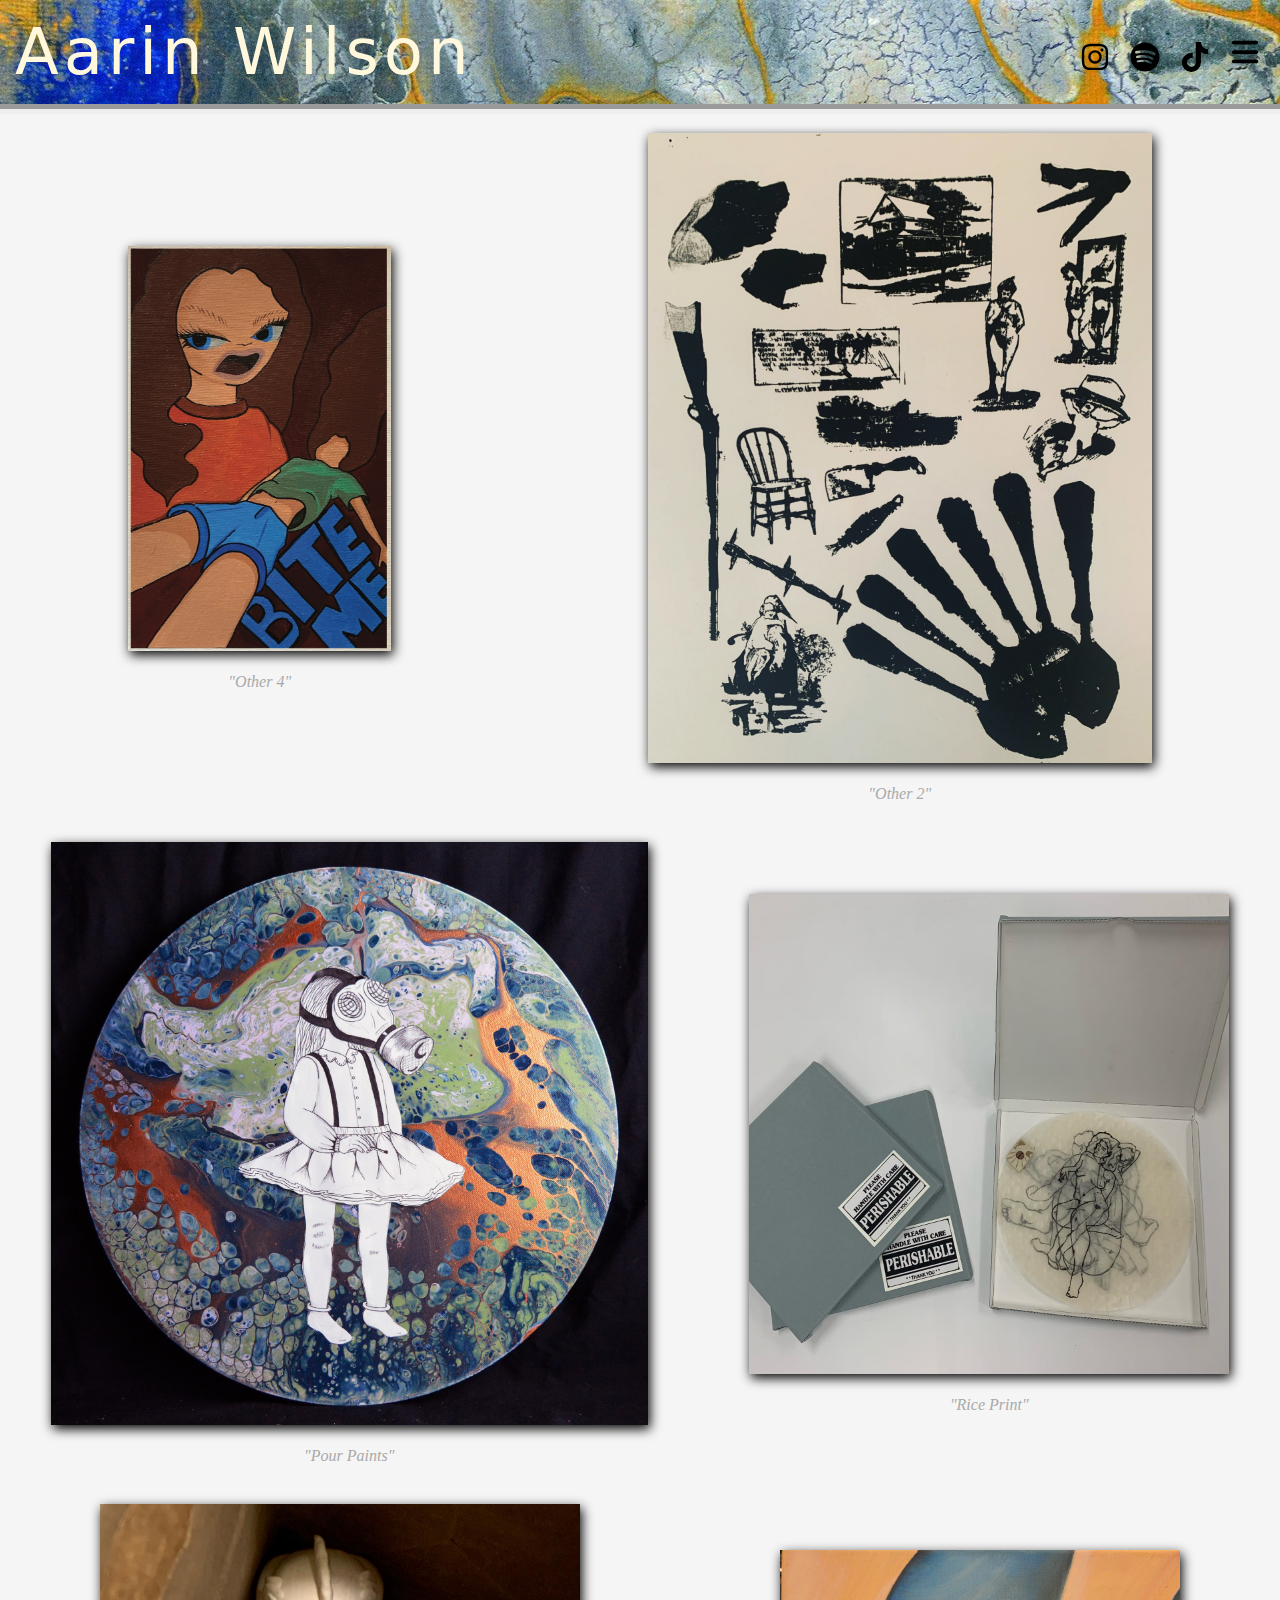
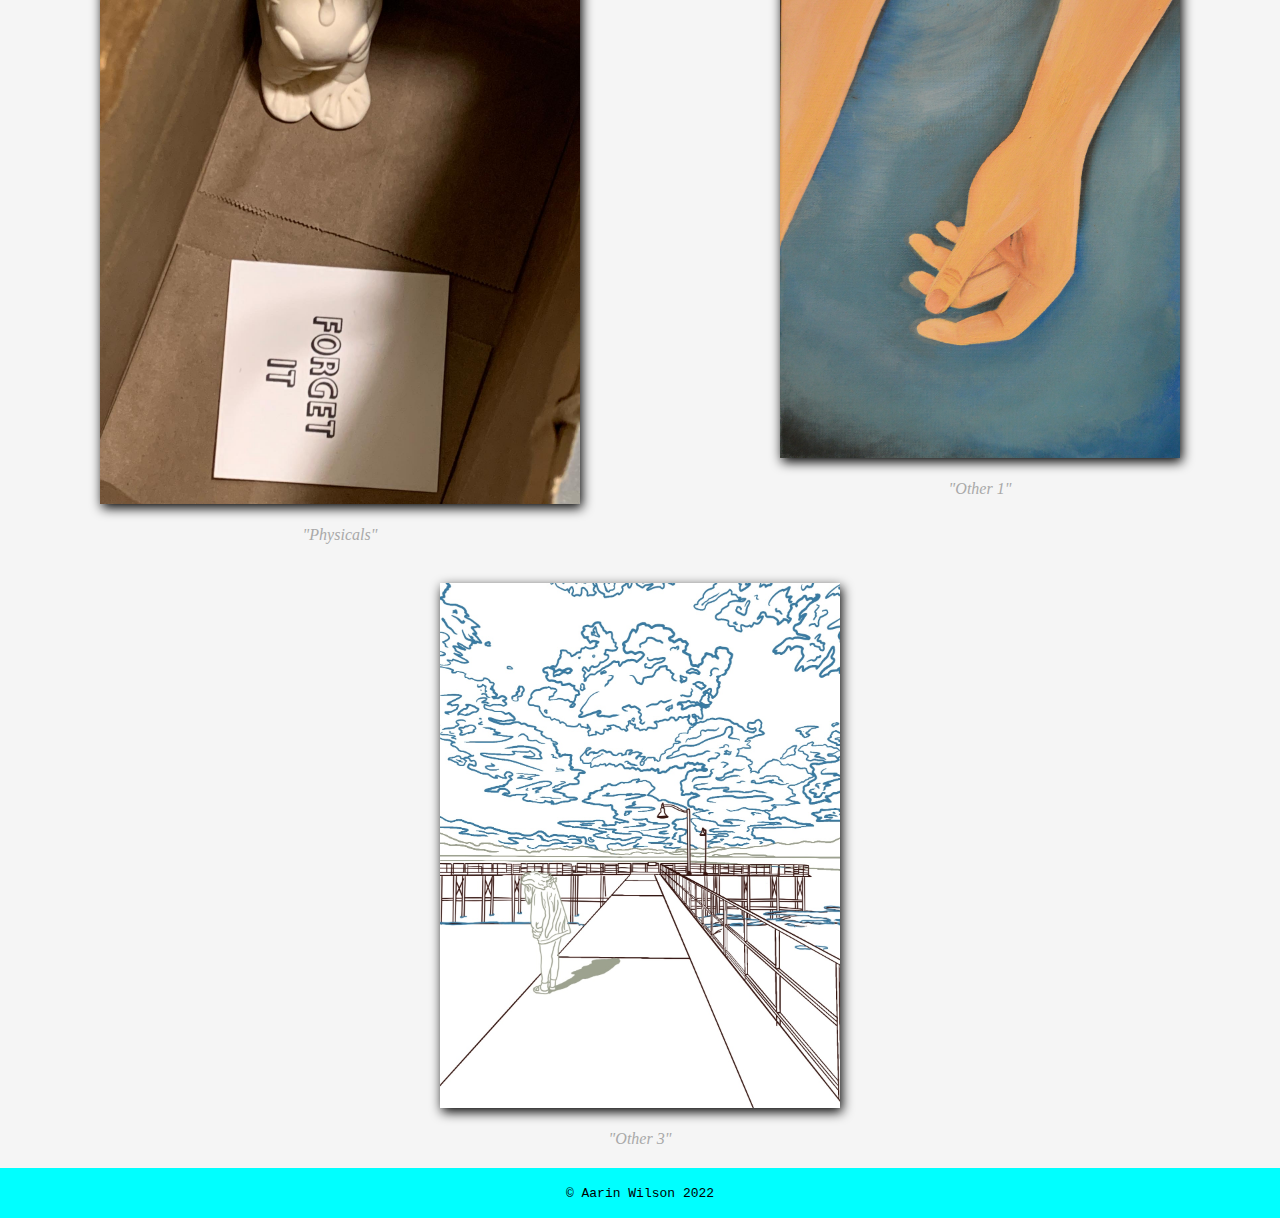
==== commit 95e4ad7c: "change to client links" ====
--- a/index.html
+++ b/index.html
@@ -28,7 +28,7 @@
 
     <section id="modalLand">
         <div id="menuModal" class="">
-            <span id="aboutMe"><a href="http://127.0.0.1:5500/about.html">About Aarin</a></span>
+            <span id="aboutMe"><a href="https://forestw70.github.io/arw/about.html">About Aarin</a></span>
             <p>~ debug ~</p>
             <div class="btnBar">
                 <span class="closeBtn">X</span>
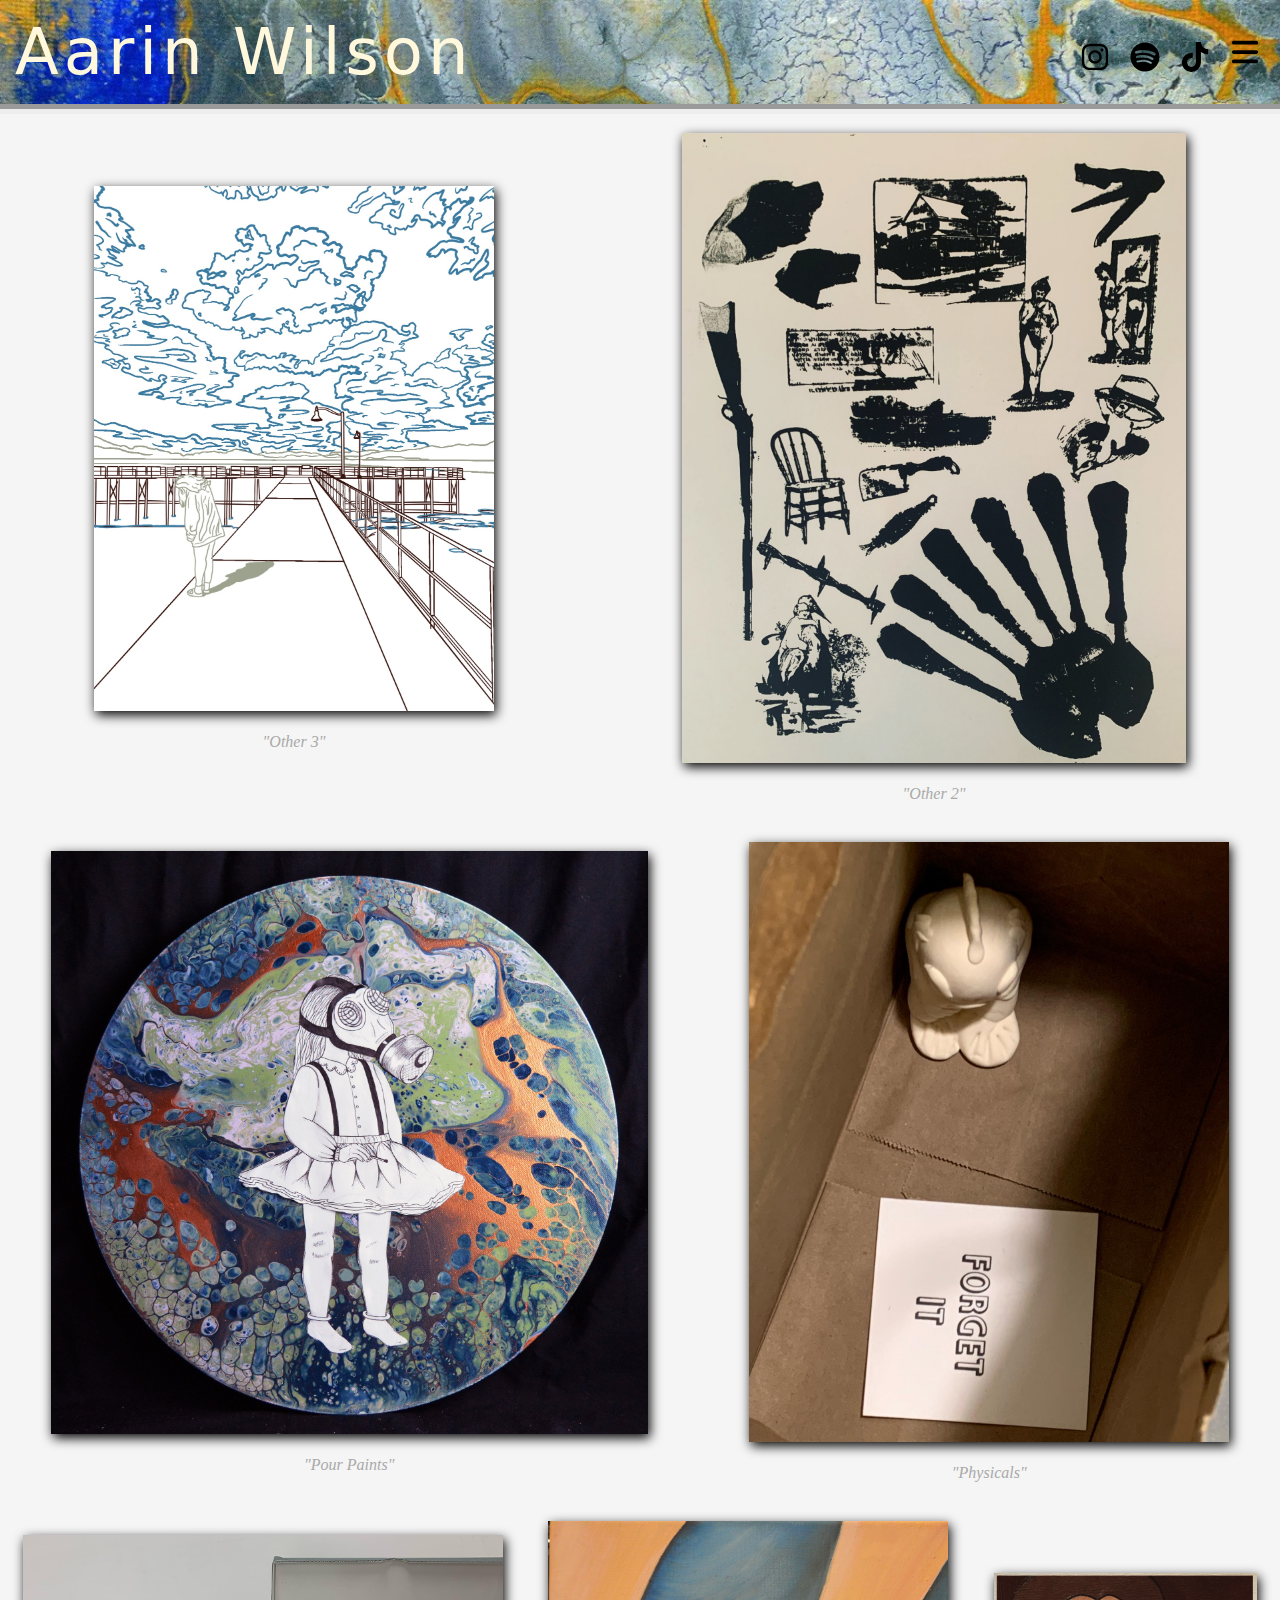
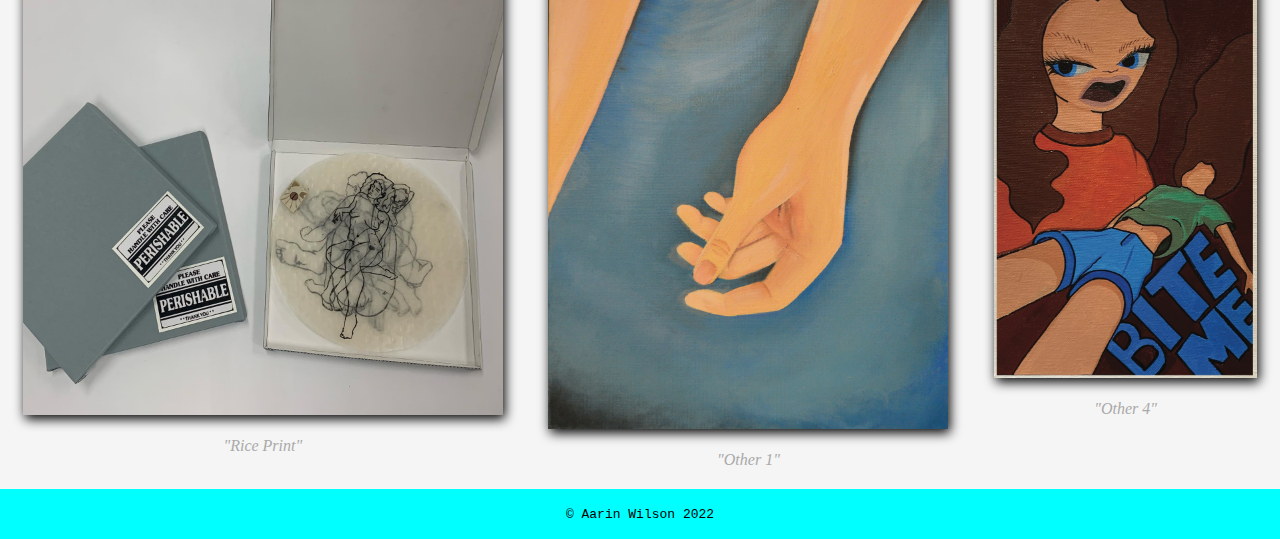
==== commit 841fc8b9: "lm changes. cursor size, menu, social, removed debug" ====
--- a/index.html
+++ b/index.html
@@ -16,7 +16,7 @@
         <div id="navBtns">
             
             <a href="https://www.instagram.com/aarin_art/?hl=en" target="blank"><img src="./assets/instagram.svg"></a>
-            <img src="./assets/spotify.svg">
+            <a href="https://open.spotify.com/user/aarin.wil?si=tZl9E1b8SUS2PLhy4hYILg" target="blank"><img src="./assets/spotify.svg"></a>
             <a href="https://www.tiktok.com/@doodlebabe" target="blank" ><img src="./assets/tiktok.svg"></a>
             <img id="showMenu" class="menu-ico" src="./assets/bars-solid.svg">
         </div>
@@ -28,12 +28,13 @@
 
     <section id="modalLand">
         <div id="menuModal" class="">
-            <span id="aboutMe"><a href="https://forestw70.github.io/arw/about.html">About Aarin</a></span>
-            <p>~ debug ~</p>
+            <span id="aboutMe" class="fun-time"><a href="https://forestw70.github.io/arw/about.html">About Aarin</a></span>
+            <span><a class="fun-time" href="mailto:Aarin.wil@gmail.com">Conact me directly</a></span>
+            <!-- <p>~ debug ~</p>
             <div class="btnBar">
                 <span class="closeBtn">X</span>
                 <span id="saveBtn">SAVE</span>
-                <!-- <span id="resetBtn">RESET</span> -->
+                
             </div>
             <div class="option">
                 <label>Mix Blend Mode:
@@ -45,16 +46,14 @@
                     <option value="screen">
                     <option value="overlay">
                     <option value="darken">
-                    <!-- <option value="lighten"> -->
+                    
                     <option value="color-dodge">
                     <option value="color-burn">
                     <option value="hard-light">
                     <option value="soft-light">
                     <option value="difference">
                     <option value="exclusion">
-                    <!-- <option value="hue"> -->
-                    <!-- <option value="saturation"> -->
-                    <!-- <option value="color"> -->
+                    
                     <option value="luminosity">
 
                 </datalist>
@@ -95,7 +94,7 @@
                     <option value="fantasy">
                     <option value="system-ui">
                 </datalist>
-            </div>
+            </div> -->
         </div>
         <div id="workModal" class="hide">
             <img id="shownWork">
--- a/lib/styles.css
+++ b/lib/styles.css
@@ -2,7 +2,7 @@
     background-color: whitesmoke;
     margin: 0;
     padding: 0;
-    cursor: url("../assets/lil-guy3-sm.png"), auto;
+    cursor: url("../assets/lil-guy3.png"), auto;
 }
 
 header {
@@ -11,6 +11,8 @@
     background-color: aqua;
     padding: 10px;
     border-bottom: 10px groove;
+    background-repeat: no-repeat;
+    background-size: cover;
     /* background-image: url(https://forestw70.github.io/arw/assets/aaStash/aa-art7.JPG); */
 }
 
@@ -158,9 +160,13 @@
 
 #menuModal {
     background: #ffffff;
-    min-width:50vw;
-    min-height: 50vh;
+    min-width: 30vw;
+    padding: 50px;
     cursor: initial;
+    /* display: flex;
+    flex-direction: column;
+    justify-content: center;
+    align-items: center; */
 }
 
 #menuModal p {
@@ -309,8 +315,8 @@
 }
 
 .fun-time {
-    padding: 3px;
-    margin: 3px;
+    padding: 10px 30px;
+    margin: 10px;
     border-radius: 3px;
     background-color: aqua;
     font-family: cursive, serif;
